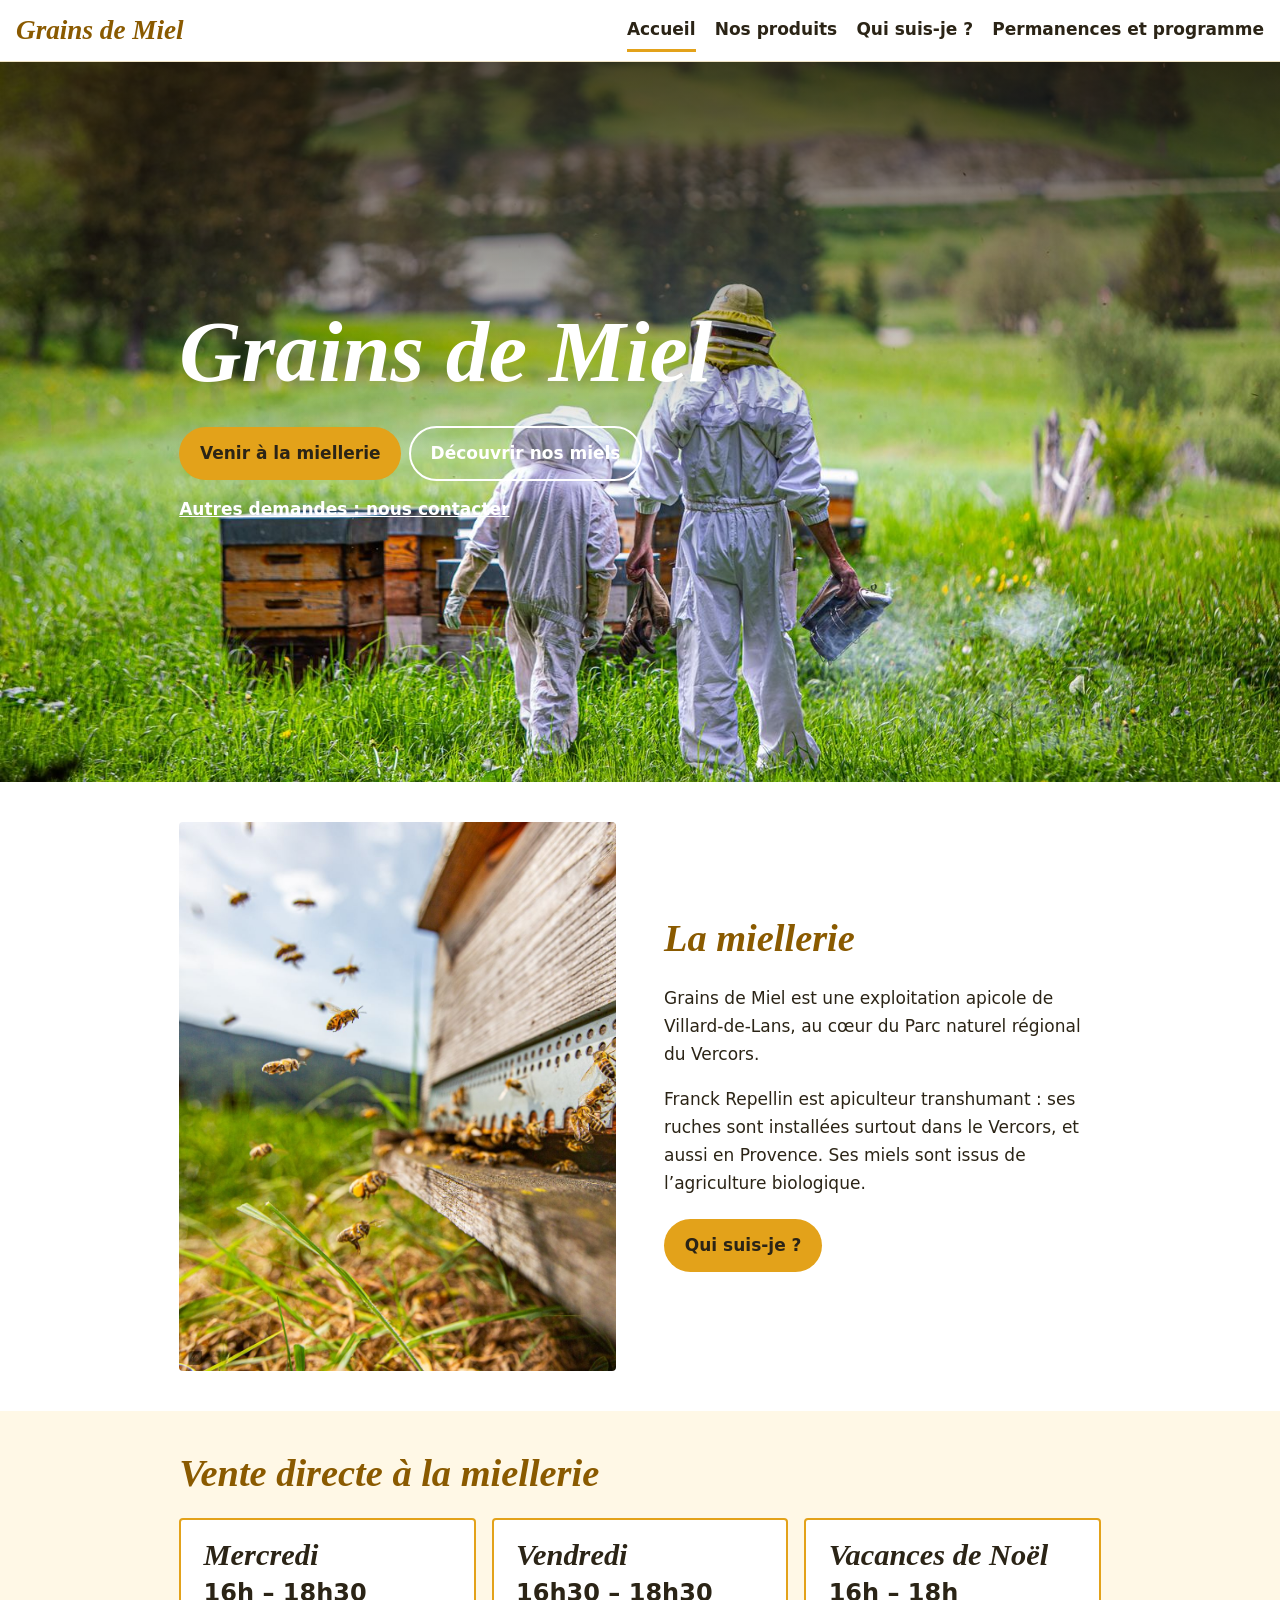
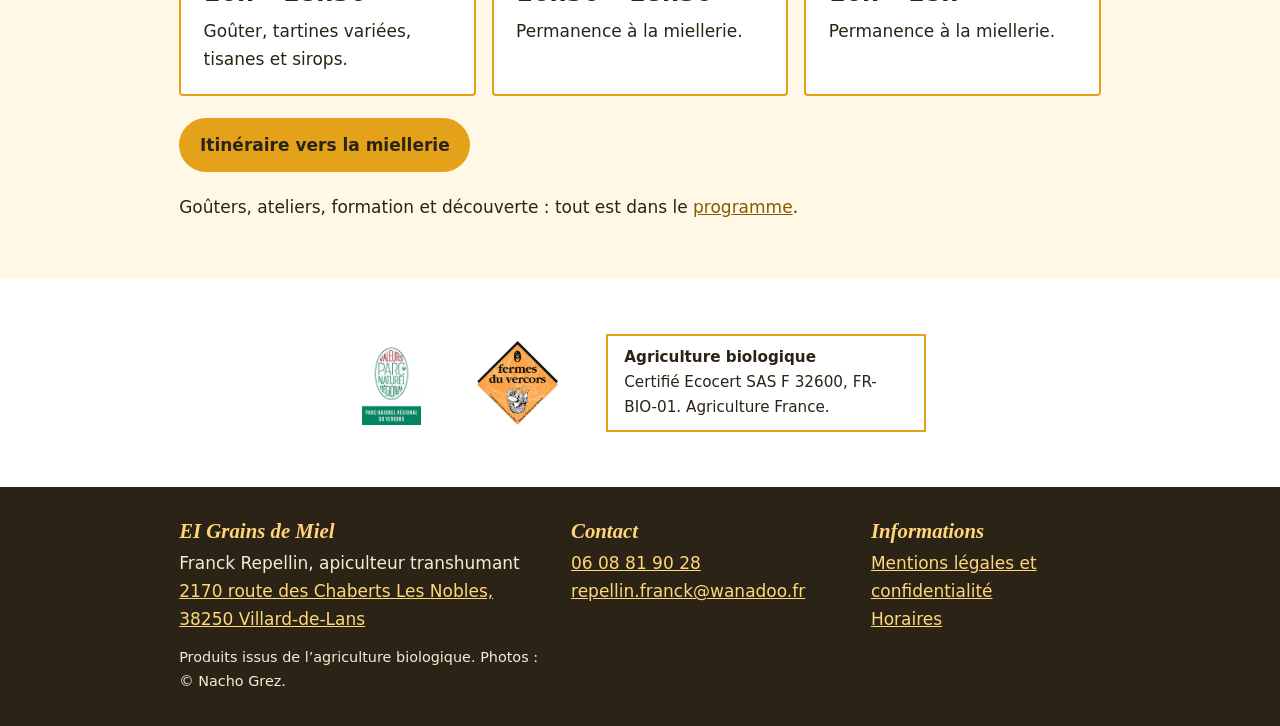
==== index.html @ 296f568d "Ajout du site web" ====
<!doctype html>
<html lang="fr"><head><meta charset="utf-8">
<meta name="viewport" content="width=device-width, initial-scale=1">
<title>Grains de Miel – Miellerie bio à Villard-de-Lans, Vercors</title><meta name="description" content="Grains de Miel, miellerie bio de Franck Repellin, apiculteur transhumant à Villard-de-Lans (Vercors). Vente directe, goûters et ateliers.">
<meta property="og:title" content="Grains de Miel – Miellerie bio à Villard-de-Lans, Vercors"><meta property="og:description" content="Grains de Miel, miellerie bio de Franck Repellin, apiculteur transhumant à Villard-de-Lans (Vercors). Vente directe, goûters et ateliers."><meta property="og:locale" content="fr_FR"><meta property="og:type" content="website"><meta name="color-scheme" content="light dark"><meta name="theme-color" content="#E3A21A"><meta name="robots" content="index,follow,max-image-preview:large"><script type="application/ld+json">{"@context": "https://schema.org", "@type": "LocalBusiness", "name": "Grains de Miel", "description": "Miellerie bio et apiculteur transhumant à Villard-de-Lans, dans le Vercors. Vente directe de miels.", "telephone": "+33608819028", "email": "repellin.franck@wanadoo.fr", "identifier": "44109923100025", "founder": {"@type": "Person", "name": "Franck Repellin"}, "address": {"@type": "PostalAddress", "streetAddress": "2170 route des Chaberts Les Nobles", "postalCode": "38250", "addressLocality": "Villard-de-Lans", "addressCountry": "FR"}, "openingHoursSpecification": [{"@type": "OpeningHoursSpecification", "dayOfWeek": "Wednesday", "opens": "16:00", "closes": "18:30"}, {"@type": "OpeningHoursSpecification", "dayOfWeek": "Friday", "opens": "16:30", "closes": "18:30"}]}</script>
<link rel="icon" href="data:image/svg+xml,%3Csvg xmlns='http://www.w3.org/2000/svg' viewBox='0 0 100 100'%3E%3Ctext y='.9em' font-size='90'%3E%F0%9F%90%9D%3C/text%3E%3C/svg%3E"><link rel="stylesheet" href="style.css"></head>
<body><a class="skip" href="#contenu">Aller au contenu</a>
<header class="top"><a class="brand" href="index.html">Grains de Miel</a><nav aria-label="Menu principal"><ul><li><a href="index.html" aria-current="page">Accueil</a></li><li><a href="produits.html">Nos produits</a></li><li><a href="qui-suis-je.html">Qui suis-je ?</a></li><li><a href="permanences.html">Permanences et programme</a></li></ul></nav></header>
<main id="contenu"><section class="hero"><img src="img/franck-ruches.jpg" width="1600" height="1067" fetchpriority="high" alt="Franck et son fils, en tenue d’apiculteur, marchent vers les ruches dans une prairie du Vercors"><div>
<h1>Grains de Miel</h1><a class="btn" href="permanences.html">Venir à la miellerie</a><a class="btn alt" href="produits.html">Découvrir nos miels</a><br><a class="lien" href="permanences.html#contact">Autres demandes : nous contacter</a></div></section>
<section class="wrap split"><img src="img/abeilles-ruche.jpg" width="1000" height="1257" loading="lazy" alt="Abeilles qui reviennent à l’entrée d’une ruche, avec la montagne en arrière-plan"><div>
<h2>La miellerie</h2><p>Grains de Miel est une exploitation apicole de Villard-de-Lans, au cœur du Parc naturel régional du Vercors.</p>
<p>Franck Repellin est apiculteur transhumant : ses ruches sont installées surtout dans le Vercors, et aussi en Provence. Ses miels sont issus de l’agriculture biologique.</p>
<a class="btn" href="qui-suis-je.html">Qui suis-je ?</a></div></section>
<section class="soft"><div class="wrap"><h2>Vente directe à la miellerie</h2><div class="days"><div class="card"><h3>Mercredi</h3><p class="h">16h – 18h30</p><p>Goûter, tartines variées, tisanes et sirops.</p></div>
<div class="card"><h3>Vendredi</h3><p class="h">16h30 – 18h30</p><p>Permanence à la miellerie.</p></div>
<div class="card"><h3>Vacances de Noël</h3><p class="h">16h – 18h</p><p>Permanence à la miellerie.</p></div></div>
<p><a class="btn" href="permanences.html#acces">Itinéraire vers la miellerie</a></p>
<p>Goûters, ateliers, formation et découverte : tout est dans le <a href="permanences.html">programme</a>.</p></div></section>
<section class="wrap"><div class="logos"><img src="img/logo-parc-vercors.png" width="184" height="260" loading="lazy" alt="Valeurs Parc naturel régional du Vercors"><img src="img/logo-fermes-vercors.png" width="250" height="260" loading="lazy" alt="Fermes du Vercors, opération soutenue par le Parc naturel régional du Vercors">
<p class="bio"><strong>Agriculture biologique</strong><br>Certifié Ecocert SAS F 32600, FR-BIO-01. Agriculture France.</p></div></section></main>
<footer><div class="wrap">
<div><h2>EI Grains de Miel</h2><p>Franck Repellin, apiculteur transhumant<br><a href="https://www.google.com/maps/dir/?api=1&destination=2170%20route%20des%20Chaberts%20Les%20Nobles%2C%2038250%20Villard-de-Lans" rel="noopener" target="_blank">2170 route des Chaberts Les Nobles, 38250 Villard-de-Lans</a></p><p style="margin-top:.8rem;font-size:.9rem">Produits issus de l’agriculture biologique. Photos : © Nacho Grez.</p></div>
<div><h2>Contact</h2><p><a href="tel:+33608819028">06 08 81 90 28</a><br><a href="mailto:repellin.franck@wanadoo.fr">repellin.franck@wanadoo.fr</a></p></div>
<div><h2>Informations</h2><ul><li><a href="mentions-legales.html">Mentions légales et confidentialité</a></li><li><a href="permanences.html">Horaires</a></li></ul></div>
</div></footer></body></html>
---- style.css ----
:root{--honey:#E3A21A;--honey-d:#8a5a00;--ink:#2b2416;--soft:#fff8e6;--line:#efe3c4;--bg:#fff;color-scheme:light dark}
*{box-sizing:border-box}
body{margin:0;font:17px/1.65 system-ui,-apple-system,"Segoe UI",Roboto,sans-serif;color:var(--ink);background:var(--bg)}
img{max-width:100%;height:auto;display:block}
a{color:var(--honey-d)}
:focus-visible{outline:3px solid var(--honey-d);outline-offset:3px}
.skip{position:absolute;left:-999px}.skip:focus{left:8px;top:8px;background:#fff;padding:8px;z-index:9}
.top{display:flex;flex-wrap:wrap;align-items:center;justify-content:space-between;gap:.1rem 1.2rem;padding:.6rem 1rem;border-bottom:1px solid var(--line);background:var(--bg);position:sticky;top:0;z-index:5}
.brand{font:italic 700 1.7rem Georgia,serif;color:var(--honey-d);text-decoration:none}
nav ul{display:flex;gap:0 1.2rem;flex-wrap:wrap;list-style:none;margin:0;padding:0}
nav a{display:block;padding:.35rem 0;color:var(--ink);text-decoration:none;font-weight:600;border-bottom:3px solid transparent}
nav a:hover,nav a[aria-current]{border-color:var(--honey)}
.hero{position:relative;min-height:80vh;display:flex;align-items:flex-start;color:#fff;background:#2b2416;overflow:hidden}
.hero img{position:absolute;inset:0;width:100%;height:100%;object-fit:cover;object-position:50% 45%}
.hero:after{content:"";position:absolute;inset:0;background:linear-gradient(to bottom,rgba(30,22,6,.75),rgba(30,22,6,0) 55%)}
.hero div{position:relative;z-index:1;padding:1.2rem 1.2rem 2rem;max-width:960px;margin:auto;width:100%}
.hero p{max-width:34rem;font-size:1.15rem;margin:0 0 1rem}
h1{font:italic 700 clamp(2.6rem,12vw,5.4rem)/1 Georgia,serif;margin:0 0 .3em}
h2{font:italic 700 clamp(1.7rem,6vw,2.4rem)/1.15 Georgia,serif;color:var(--honey-d);margin:0 0 .6em}
.pagehead h1{font-size:clamp(2.2rem,9vw,3.6rem);color:var(--honey-d)}
.wrap{max-width:960px;margin:auto;padding:2.5rem 1.2rem}
.btn{display:inline-block;background:var(--honey);color:#2b2416;font-weight:700;padding:.8rem 1.3rem;border-radius:999px;text-decoration:none;margin:.3rem .5rem .3rem 0}
.btn.alt{background:transparent;border:2px solid currentColor;color:inherit;padding:.7rem 1.2rem}
.split{display:grid;gap:1.5rem;align-items:center}
.split img{border-radius:4px}
@media(min-width:720px){.split{grid-template-columns:1fr 1fr;gap:3rem}}
.soft{background:var(--soft)}
.logos{display:flex;flex-wrap:wrap;gap:1.5rem 2.5rem;align-items:center;justify-content:center}
.logos img{height:100px;width:auto;background:#fff;padding:.5rem;border-radius:4px}
.bio{border:2px solid var(--honey);padding:.6rem 1rem;font-size:.95rem;max-width:20rem}
.days{display:grid;gap:1rem;margin:1rem 0}
@media(min-width:720px){.days{grid-template-columns:repeat(3,1fr)}}
.card{border:2px solid var(--honey);border-radius:4px;padding:1.1rem 1.4rem;background:var(--bg)}
.card h3{font:italic 700 1.9rem Georgia,serif;margin:0}
.card .h{font-size:1.5rem;font-weight:700;margin:.1rem 0}
.card p{margin:.2rem 0}
.miels{list-style:none;margin:1.2rem 0;padding:0;display:grid;gap:.6rem;grid-template-columns:repeat(auto-fit,minmax(230px,1fr))}
.miels li{display:flex;align-items:center;gap:.8rem;padding:.7rem 1rem;border:1px solid var(--line);border-radius:4px;font-weight:600}
.miels i{width:1.6rem;height:1.6rem;border-radius:50%;background:var(--c);box-shadow:inset 0 0 0 1px rgba(0,0,0,.2);flex:none}
.todo{background:#fff3c4;border-left:4px solid var(--honey);padding:.5rem .9rem}
figcaption{font-size:.85rem;color:#6b5a3a;margin-top:.3rem}
.legal h2{font-size:1.5rem;margin-top:1.6rem}
footer{background:#2b2416;color:#f5ecd5}
footer .wrap{display:grid;gap:1.5rem;padding:2rem 1.2rem}
footer a{color:#ffd77a}
footer h2{font-size:1.3rem;color:#ffd77a;margin:0 0 .3em}
footer p,footer ul{margin:0;padding:0;list-style:none}
@media(min-width:720px){footer .wrap{grid-template-columns:1.6fr 1.2fr 1fr}}
.hero .lien{color:#fff;display:inline-block;margin-top:.6rem;font-weight:600}
.center{text-align:center}.center .bio{margin:1.5rem auto}.center h1{margin-bottom:.4em}
@media(prefers-color-scheme:dark){:root{--honey-d:#f0b73a;--ink:#f3ead6;--soft:#241f14;--line:#3a3220;--bg:#16130c}figcaption{color:#c9b98f}footer{background:#0f0d08}}
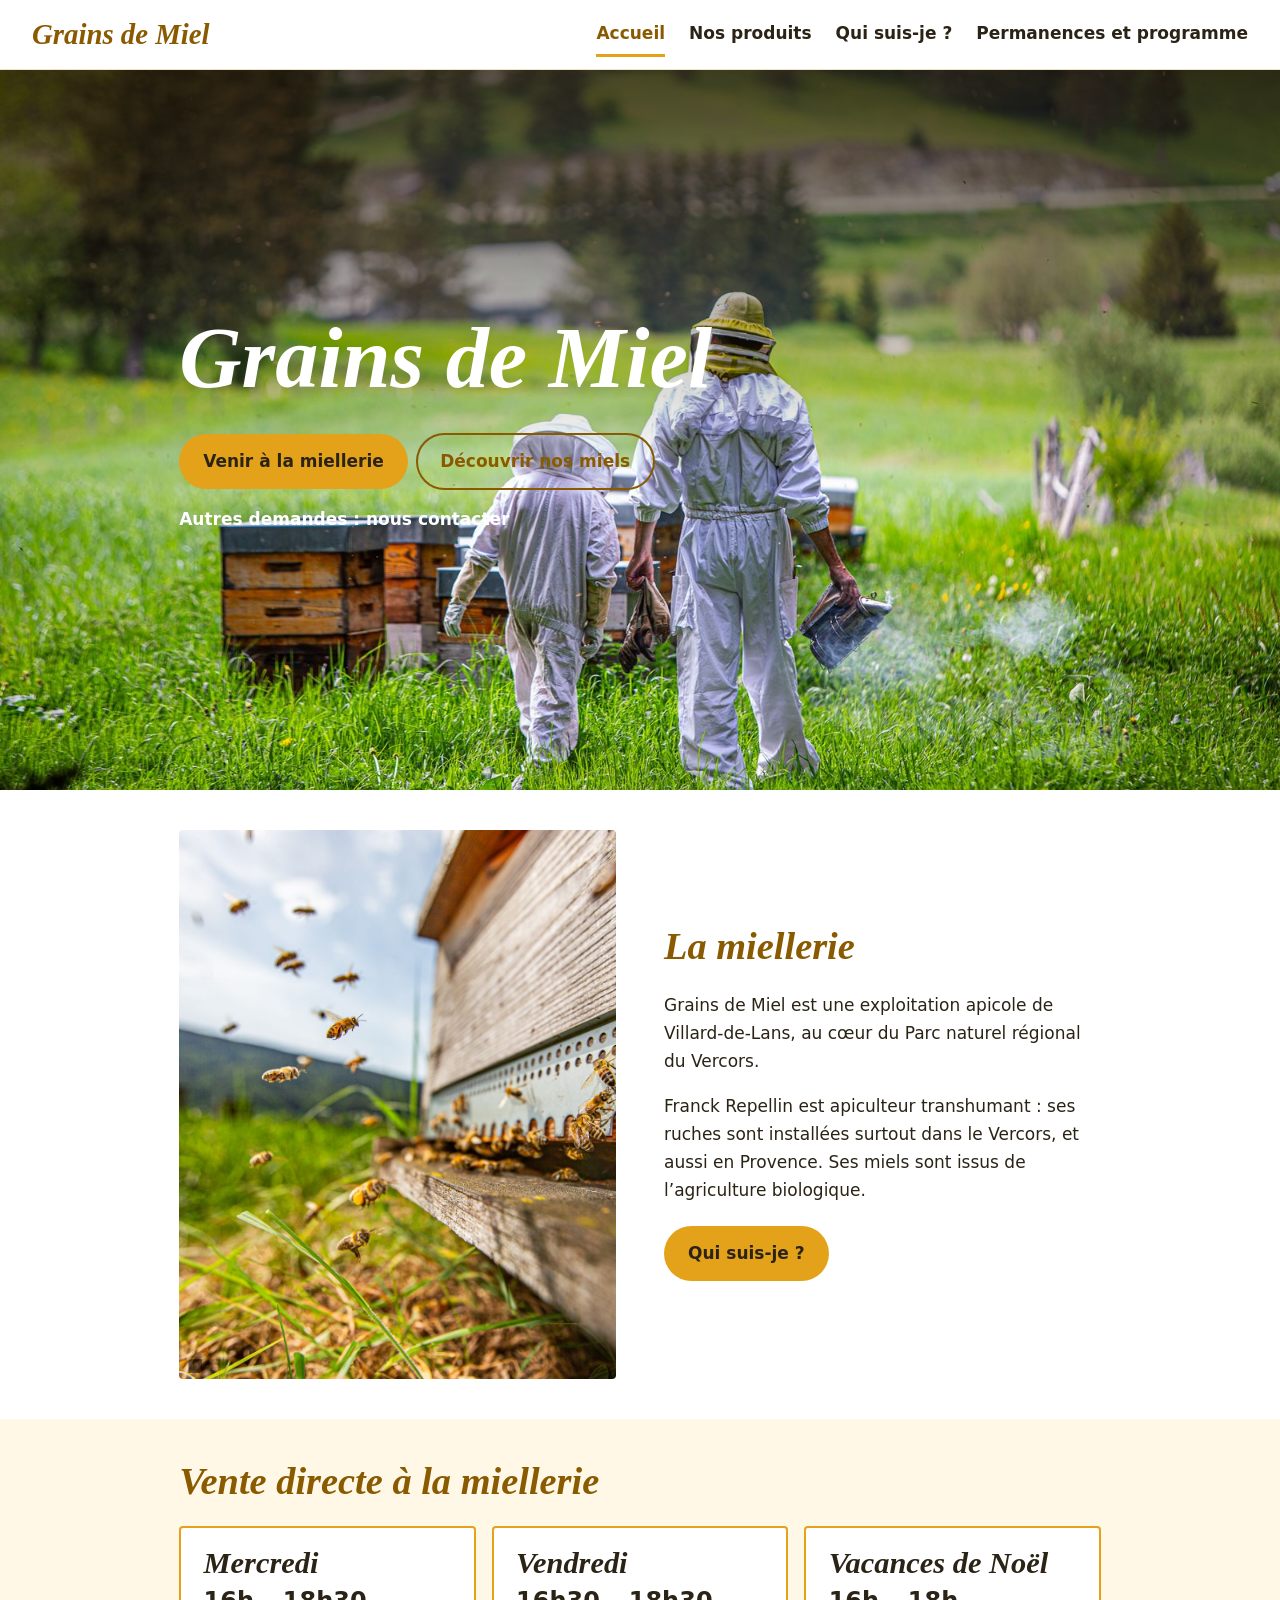
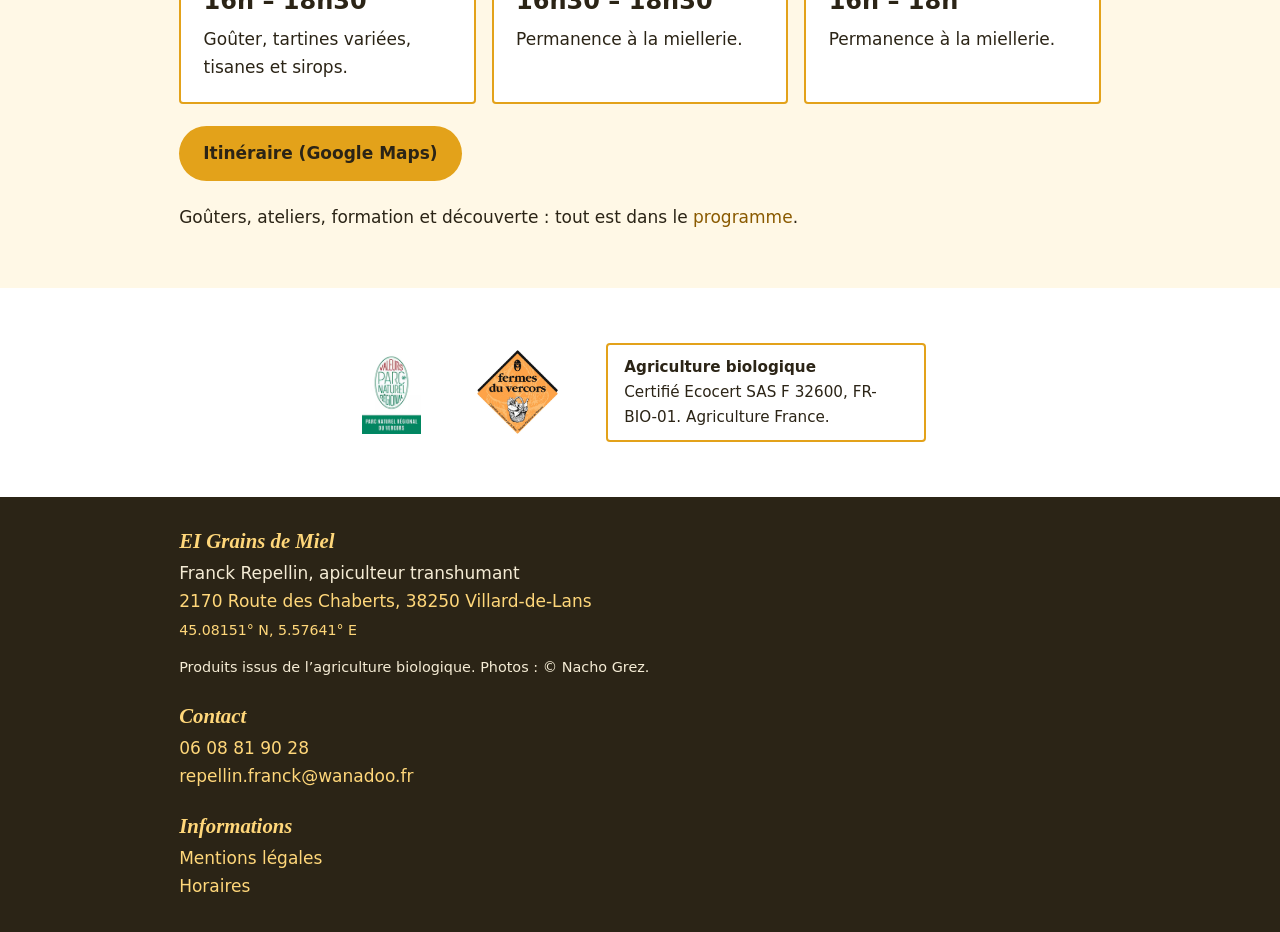
==== commit 051e6531: "Améliorations design et UX : animations fluides, boutons uniformisés, favicon, 404, sitemap - Ajout " ====
--- a/index.html
+++ b/index.html
@@ -3,7 +3,7 @@
 <meta name="viewport" content="width=device-width, initial-scale=1">
 <title>Grains de Miel – Miellerie bio à Villard-de-Lans, Vercors</title><meta name="description" content="Grains de Miel, miellerie bio de Franck Repellin, apiculteur transhumant à Villard-de-Lans (Vercors). Vente directe, goûters et ateliers.">
 <meta property="og:title" content="Grains de Miel – Miellerie bio à Villard-de-Lans, Vercors"><meta property="og:description" content="Grains de Miel, miellerie bio de Franck Repellin, apiculteur transhumant à Villard-de-Lans (Vercors). Vente directe, goûters et ateliers."><meta property="og:locale" content="fr_FR"><meta property="og:type" content="website"><meta name="color-scheme" content="light dark"><meta name="theme-color" content="#E3A21A"><meta name="robots" content="index,follow,max-image-preview:large"><script type="application/ld+json">{"@context": "https://schema.org", "@type": "LocalBusiness", "name": "Grains de Miel", "description": "Miellerie bio et apiculteur transhumant à Villard-de-Lans, dans le Vercors. Vente directe de miels.", "telephone": "+33608819028", "email": "repellin.franck@wanadoo.fr", "identifier": "44109923100025", "founder": {"@type": "Person", "name": "Franck Repellin"}, "address": {"@type": "PostalAddress", "streetAddress": "2170 route des Chaberts Les Nobles", "postalCode": "38250", "addressLocality": "Villard-de-Lans", "addressCountry": "FR"}, "openingHoursSpecification": [{"@type": "OpeningHoursSpecification", "dayOfWeek": "Wednesday", "opens": "16:00", "closes": "18:30"}, {"@type": "OpeningHoursSpecification", "dayOfWeek": "Friday", "opens": "16:30", "closes": "18:30"}]}</script>
-<link rel="icon" href="data:image/svg+xml,%3Csvg xmlns='http://www.w3.org/2000/svg' viewBox='0 0 100 100'%3E%3Ctext y='.9em' font-size='90'%3E%F0%9F%90%9D%3C/text%3E%3C/svg%3E"><link rel="stylesheet" href="style.css"></head>
+<link rel="icon" href="favicon.svg"><link rel="stylesheet" href="style.css"></head>
 <body><a class="skip" href="#contenu">Aller au contenu</a>
 <header class="top"><a class="brand" href="index.html">Grains de Miel</a><nav aria-label="Menu principal"><ul><li><a href="index.html" aria-current="page">Accueil</a></li><li><a href="produits.html">Nos produits</a></li><li><a href="qui-suis-je.html">Qui suis-je ?</a></li><li><a href="permanences.html">Permanences et programme</a></li></ul></nav></header>
 <main id="contenu"><section class="hero"><img src="img/franck-ruches.jpg" width="1600" height="1067" fetchpriority="high" alt="Franck et son fils, en tenue d’apiculteur, marchent vers les ruches dans une prairie du Vercors"><div>
@@ -15,12 +15,13 @@
 <section class="soft"><div class="wrap"><h2>Vente directe à la miellerie</h2><div class="days"><div class="card"><h3>Mercredi</h3><p class="h">16h – 18h30</p><p>Goûter, tartines variées, tisanes et sirops.</p></div>
 <div class="card"><h3>Vendredi</h3><p class="h">16h30 – 18h30</p><p>Permanence à la miellerie.</p></div>
 <div class="card"><h3>Vacances de Noël</h3><p class="h">16h – 18h</p><p>Permanence à la miellerie.</p></div></div>
-<p><a class="btn" href="permanences.html#acces">Itinéraire vers la miellerie</a></p>
-<p>Goûters, ateliers, formation et découverte : tout est dans le <a href="permanences.html">programme</a>.</p></div></section>
+<p><a class="btn" href="https://maps.app.goo.gl/J6FmxKRYD6gsowgJ6" rel="noopener" target="_blank">Itinéraire (Google Maps)</a></p>
+<p class="desktop-only">Goûters, ateliers, formation et découverte : tout est dans le <a href="permanences.html">programme</a>.</p>
+<p class="mobile-only"><a class="btn" href="permanences.html">Voir le programme</a></p></div></section>
 <section class="wrap"><div class="logos"><img src="img/logo-parc-vercors.png" width="184" height="260" loading="lazy" alt="Valeurs Parc naturel régional du Vercors"><img src="img/logo-fermes-vercors.png" width="250" height="260" loading="lazy" alt="Fermes du Vercors, opération soutenue par le Parc naturel régional du Vercors">
 <p class="bio"><strong>Agriculture biologique</strong><br>Certifié Ecocert SAS F 32600, FR-BIO-01. Agriculture France.</p></div></section></main>
 <footer><div class="wrap">
-<div><h2>EI Grains de Miel</h2><p>Franck Repellin, apiculteur transhumant<br><a href="https://www.google.com/maps/dir/?api=1&destination=2170%20route%20des%20Chaberts%20Les%20Nobles%2C%2038250%20Villard-de-Lans" rel="noopener" target="_blank">2170 route des Chaberts Les Nobles, 38250 Villard-de-Lans</a></p><p style="margin-top:.8rem;font-size:.9rem">Produits issus de l’agriculture biologique. Photos : © Nacho Grez.</p></div>
+<div><h2>EI Grains de Miel</h2><p>Franck Repellin, apiculteur transhumant<br><a href="https://maps.app.goo.gl/J6FmxKRYD6gsowgJ6" rel="noopener" target="_blank">2170 Route des Chaberts, 38250 Villard-de-Lans<br><small>45.08151° N, 5.57641° E</small></a></p><p style="margin-top:.8rem;font-size:.9rem">Produits issus de l’agriculture biologique. Photos : © Nacho Grez.</p></div>
 <div><h2>Contact</h2><p><a href="tel:+33608819028">06 08 81 90 28</a><br><a href="mailto:repellin.franck@wanadoo.fr">repellin.franck@wanadoo.fr</a></p></div>
-<div><h2>Informations</h2><ul><li><a href="mentions-legales.html">Mentions légales et confidentialité</a></li><li><a href="permanences.html">Horaires</a></li></ul></div>
+<div><h2>Informations</h2><ul><li><a href="mentions-legales.html">Mentions légales</a></li><li><a href="permanences.html">Horaires</a></li></ul></div>
 </div></footer></body></html>
--- a/style.css
+++ b/style.css
@@ -1,51 +1,115 @@
 :root{--honey:#E3A21A;--honey-d:#8a5a00;--ink:#2b2416;--soft:#fff8e6;--line:#efe3c4;--bg:#fff;color-scheme:light dark}
 *{box-sizing:border-box}
-body{margin:0;font:17px/1.65 system-ui,-apple-system,"Segoe UI",Roboto,sans-serif;color:var(--ink);background:var(--bg)}
+html{scroll-behavior:smooth}
+body{margin:0;font:17px/1.65 system-ui,-apple-system,"Segoe UI",Roboto,sans-serif;color:var(--ink);background:var(--bg);transition:background .3s ease,color .3s ease}
 img{max-width:100%;height:auto;display:block}
-a{color:var(--honey-d)}
+a{color:var(--honey-d);text-decoration:none;position:relative;transition:color .2s ease}
+a:before{content:"";position:absolute;bottom:-2px;left:0;width:0;height:2px;background:var(--honey);transition:width .2s ease}
+a:hover:before{width:100%}
+a:hover{color:var(--honey)}
 :focus-visible{outline:3px solid var(--honey-d);outline-offset:3px}
 .skip{position:absolute;left:-999px}.skip:focus{left:8px;top:8px;background:#fff;padding:8px;z-index:9}
-.top{display:flex;flex-wrap:wrap;align-items:center;justify-content:space-between;gap:.1rem 1.2rem;padding:.6rem 1rem;border-bottom:1px solid var(--line);background:var(--bg);position:sticky;top:0;z-index:5}
-.brand{font:italic 700 1.7rem Georgia,serif;color:var(--honey-d);text-decoration:none}
-nav ul{display:flex;gap:0 1.2rem;flex-wrap:wrap;list-style:none;margin:0;padding:0}
-nav a{display:block;padding:.35rem 0;color:var(--ink);text-decoration:none;font-weight:600;border-bottom:3px solid transparent}
-nav a:hover,nav a[aria-current]{border-color:var(--honey)}
+
+/* Header */
+.top{display:flex;align-items:center;justify-content:space-between;gap:1.2rem;padding:.8rem 1.2rem;border-bottom:1px solid var(--line);background:var(--bg);position:sticky;top:0;z-index:5}
+.brand{font:italic 700 1.8rem Georgia,serif;color:var(--honey-d);text-decoration:none;transition:transform .2s ease}
+.brand:hover{transform:scale(1.02)}
+nav ul{display:flex;gap:0 1rem;flex-wrap:nowrap;list-style:none;margin:0;padding:0}
+nav a{display:block;padding:.4rem 0;color:var(--ink);text-decoration:none;font-weight:600;border-bottom:3px solid transparent;transition:all .2s ease;white-space:nowrap}
+nav a:hover,nav a[aria-current]{border-color:var(--honey);color:var(--honey-d)}
+
+/* Hero */
 .hero{position:relative;min-height:80vh;display:flex;align-items:flex-start;color:#fff;background:#2b2416;overflow:hidden}
 .hero img{position:absolute;inset:0;width:100%;height:100%;object-fit:cover;object-position:50% 45%}
 .hero:after{content:"";position:absolute;inset:0;background:linear-gradient(to bottom,rgba(30,22,6,.75),rgba(30,22,6,0) 55%)}
 .hero div{position:relative;z-index:1;padding:1.2rem 1.2rem 2rem;max-width:960px;margin:auto;width:100%}
 .hero p{max-width:34rem;font-size:1.15rem;margin:0 0 1rem}
+
+/* Typography */
 h1{font:italic 700 clamp(2.6rem,12vw,5.4rem)/1 Georgia,serif;margin:0 0 .3em}
 h2{font:italic 700 clamp(1.7rem,6vw,2.4rem)/1.15 Georgia,serif;color:var(--honey-d);margin:0 0 .6em}
 .pagehead h1{font-size:clamp(2.2rem,9vw,3.6rem);color:var(--honey-d)}
+
+/* Layout */
 .wrap{max-width:960px;margin:auto;padding:2.5rem 1.2rem}
-.btn{display:inline-block;background:var(--honey);color:#2b2416;font-weight:700;padding:.8rem 1.3rem;border-radius:999px;text-decoration:none;margin:.3rem .5rem .3rem 0}
-.btn.alt{background:transparent;border:2px solid currentColor;color:inherit;padding:.7rem 1.2rem}
+
+/* Buttons */
+.btn{display:inline-block;background:var(--honey);color:#2b2416;font-weight:700;padding:.85rem 1.5rem;border-radius:999px;text-decoration:none;margin:.3rem .5rem .3rem 0;transition:all .2s ease;white-space:nowrap}
+.btn:hover{background:var(--honey-d);color:#fff;transform:translateY(-2px);box-shadow:0 4px 12px rgba(195,140,40,.3)}
+.btn:active{transform:translateY(0)}
+.btn.alt{background:transparent;border:2px solid var(--honey-d);color:var(--honey-d);padding:.8rem 1.4rem;transition:all .2s ease}
+.btn.alt:hover{background:var(--honey);border-color:var(--honey);color:#2b2416;transform:translateY(-2px);box-shadow:0 4px 12px rgba(195,140,40,.3)}
+.btn.alt:active{transform:translateY(0)}
+
+/* Split layout */
 .split{display:grid;gap:1.5rem;align-items:center}
 .split img{border-radius:4px}
-@media(min-width:720px){.split{grid-template-columns:1fr 1fr;gap:3rem}}
+
+/* Cards */
 .soft{background:var(--soft)}
-.logos{display:flex;flex-wrap:wrap;gap:1.5rem 2.5rem;align-items:center;justify-content:center}
-.logos img{height:100px;width:auto;background:#fff;padding:.5rem;border-radius:4px}
-.bio{border:2px solid var(--honey);padding:.6rem 1rem;font-size:.95rem;max-width:20rem}
 .days{display:grid;gap:1rem;margin:1rem 0}
-@media(min-width:720px){.days{grid-template-columns:repeat(3,1fr)}}
 .card{border:2px solid var(--honey);border-radius:4px;padding:1.1rem 1.4rem;background:var(--bg)}
 .card h3{font:italic 700 1.9rem Georgia,serif;margin:0}
 .card .h{font-size:1.5rem;font-weight:700;margin:.1rem 0}
 .card p{margin:.2rem 0}
+
+/* Products */
 .miels{list-style:none;margin:1.2rem 0;padding:0;display:grid;gap:.6rem;grid-template-columns:repeat(auto-fit,minmax(230px,1fr))}
-.miels li{display:flex;align-items:center;gap:.8rem;padding:.7rem 1rem;border:1px solid var(--line);border-radius:4px;font-weight:600}
+.miels li{display:flex;align-items:center;gap:.8rem;padding:.7rem 1rem;border:1px solid var(--line);border-radius:4px;font-weight:600;transition:all .2s ease}
+.miels li:hover{background:var(--soft);transform:translateX(4px)}
 .miels i{width:1.6rem;height:1.6rem;border-radius:50%;background:var(--c);box-shadow:inset 0 0 0 1px rgba(0,0,0,.2);flex:none}
+
+/* Logos */
+.logos{display:flex;flex-wrap:wrap;gap:1.5rem 2.5rem;align-items:center;justify-content:center}
+.logos img{height:100px;width:auto;background:#fff;padding:.5rem;border-radius:4px}
+
+/* Bio badge */
+.bio{border:2px solid var(--honey);padding:.6rem 1rem;font-size:.95rem;max-width:20rem;border-radius:4px}
+
+/* Utility */
 .todo{background:#fff3c4;border-left:4px solid var(--honey);padding:.5rem .9rem}
 figcaption{font-size:.85rem;color:#6b5a3a;margin-top:.3rem}
 .legal h2{font-size:1.5rem;margin-top:1.6rem}
+.hero .lien{color:#fff;display:inline-block;margin-top:.6rem;font-weight:600;transition:all .2s ease}
+.hero .lien:hover{text-decoration:underline}
+.center{text-align:center}
+.center .bio{margin:1.5rem auto}
+.center h1{margin-bottom:.4em}
+
+/* Footer */
 footer{background:#2b2416;color:#f5ecd5}
 footer .wrap{display:grid;gap:1.5rem;padding:2rem 1.2rem}
-footer a{color:#ffd77a}
+footer a{color:#ffd77a;transition:color .2s ease}
+footer a:hover{color:#fff}
 footer h2{font-size:1.3rem;color:#ffd77a;margin:0 0 .3em}
 footer p,footer ul{margin:0;padding:0;list-style:none}
-@media(min-width:720px){footer .wrap{grid-template-columns:1.6fr 1.2fr 1fr}}
-.hero .lien{color:#fff;display:inline-block;margin-top:.6rem;font-weight:600}
-.center{text-align:center}.center .bio{margin:1.5rem auto}.center h1{margin-bottom:.4em}
-@media(prefers-color-scheme:dark){:root{--honey-d:#f0b73a;--ink:#f3ead6;--soft:#241f14;--line:#3a3220;--bg:#16130c}figcaption{color:#c9b98f}footer{background:#0f0d08}}
+
+/* Responsive */
+@media(min-width:720px){
+  .split{grid-template-columns:1fr 1fr;gap:3rem}
+  .days{grid-template-columns:repeat(3,1fr)}
+  .top{padding:.8rem 2rem}
+  nav ul{gap:0 1.5rem}
+}
+
+@media(max-width:719px){
+  .top{flex-wrap:wrap;justify-content:center}
+  .brand{order:1;width:100%;text-align:center;margin-bottom:.5rem}
+  nav ul{order:2;width:100%;justify-content:center}
+  .hero div{padding:1.2rem}
+  .btn{padding:.75rem 1.2rem;font-size:.95rem}
+  .btn.alt{padding:.7rem 1.1rem;font-size:.95rem}
+  .desktop-only{display:none}
+  .mobile-only{display:block;text-align:center}
+}
+
+/* Responsive visibility */
+.desktop-only{display:block}
+.mobile-only{display:none}
+
+/* Dark mode */
+@media(prefers-color-scheme:dark){
+  :root{--honey-d:#f0b73a;--ink:#f3ead6;--soft:#241f14;--line:#3a3220;--bg:#16130c}
+  figcaption{color:#c9b98f}
+  footer{background:#0f0d08}
+}
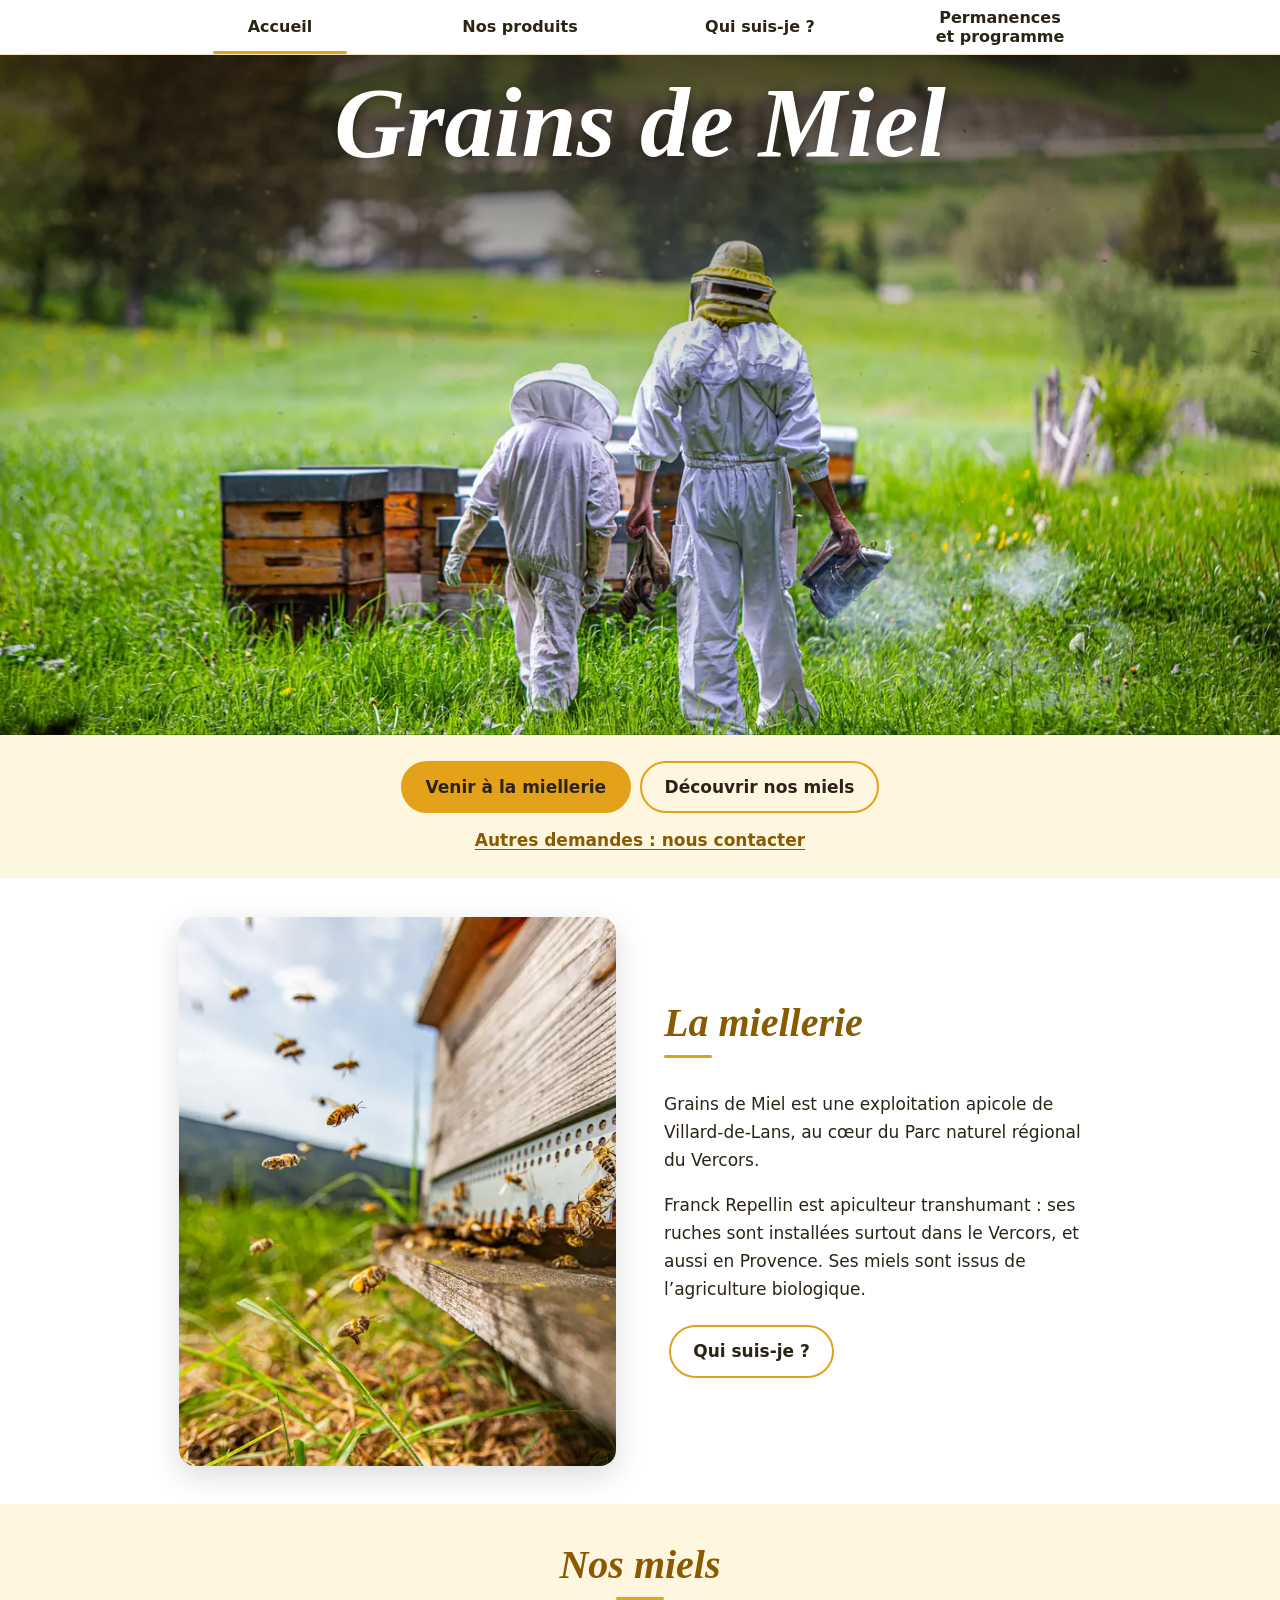
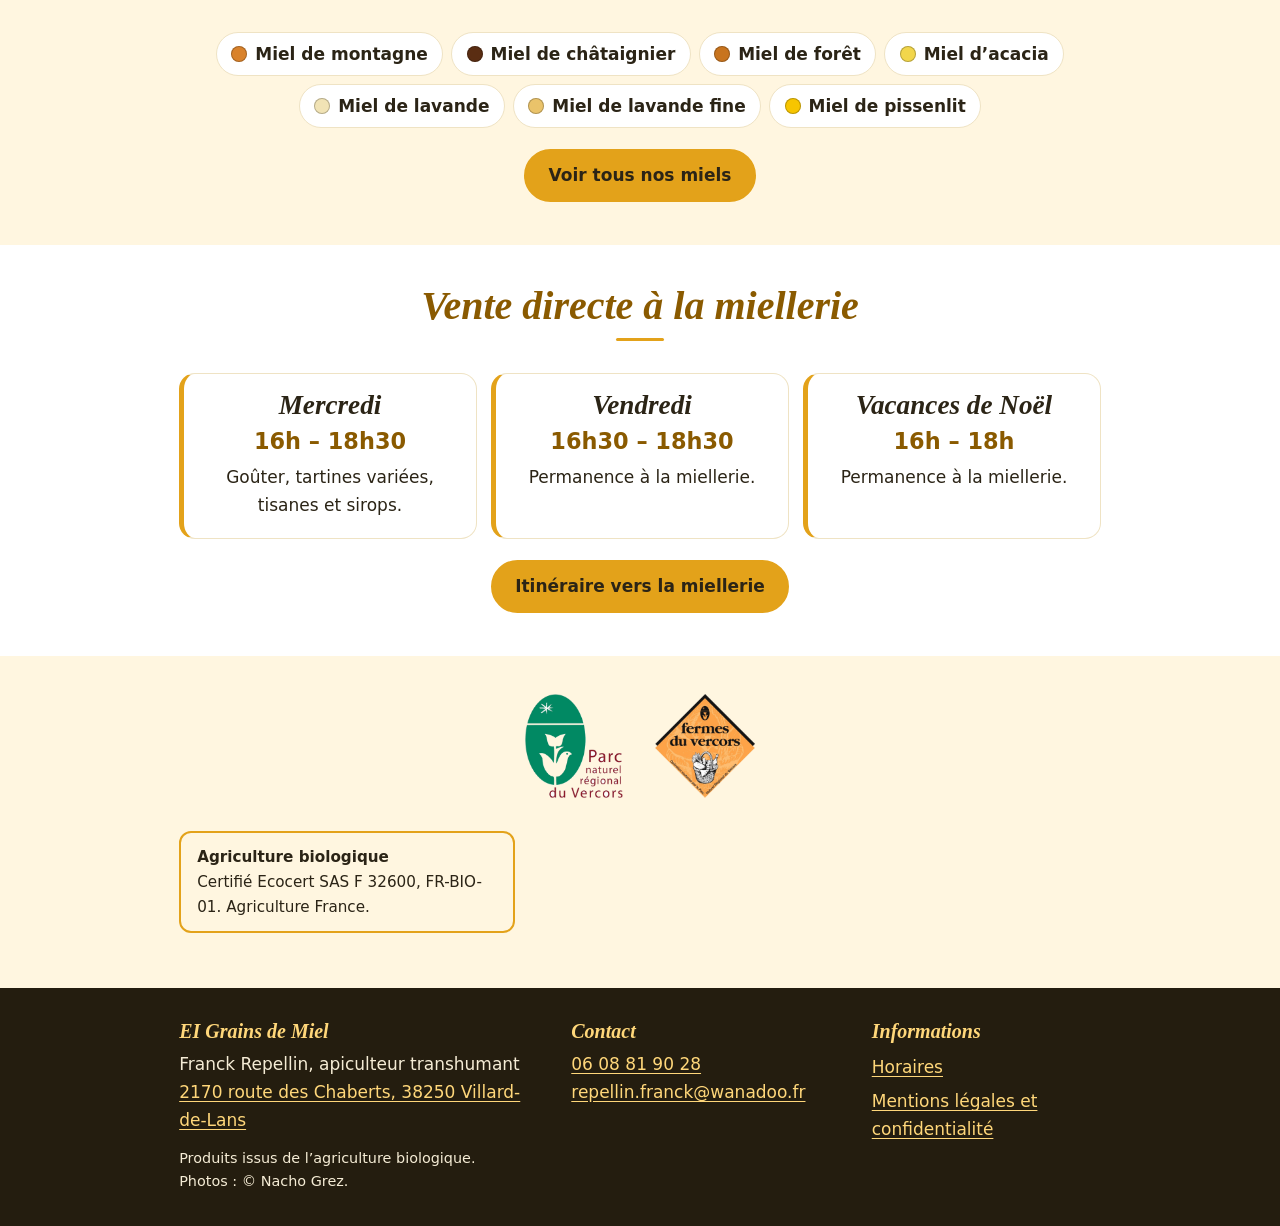
==== commit a453059a: "v2" ====
--- a/index.html
+++ b/index.html
@@ -1,27 +1,25 @@
 <!doctype html>
 <html lang="fr"><head><meta charset="utf-8">
-<meta name="viewport" content="width=device-width, initial-scale=1">
-<title>Grains de Miel – Miellerie bio à Villard-de-Lans, Vercors</title><meta name="description" content="Grains de Miel, miellerie bio de Franck Repellin, apiculteur transhumant à Villard-de-Lans (Vercors). Vente directe, goûters et ateliers.">
-<meta property="og:title" content="Grains de Miel – Miellerie bio à Villard-de-Lans, Vercors"><meta property="og:description" content="Grains de Miel, miellerie bio de Franck Repellin, apiculteur transhumant à Villard-de-Lans (Vercors). Vente directe, goûters et ateliers."><meta property="og:locale" content="fr_FR"><meta property="og:type" content="website"><meta name="color-scheme" content="light dark"><meta name="theme-color" content="#E3A21A"><meta name="robots" content="index,follow,max-image-preview:large"><script type="application/ld+json">{"@context": "https://schema.org", "@type": "LocalBusiness", "name": "Grains de Miel", "description": "Miellerie bio et apiculteur transhumant à Villard-de-Lans, dans le Vercors. Vente directe de miels.", "telephone": "+33608819028", "email": "repellin.franck@wanadoo.fr", "identifier": "44109923100025", "founder": {"@type": "Person", "name": "Franck Repellin"}, "address": {"@type": "PostalAddress", "streetAddress": "2170 route des Chaberts Les Nobles", "postalCode": "38250", "addressLocality": "Villard-de-Lans", "addressCountry": "FR"}, "openingHoursSpecification": [{"@type": "OpeningHoursSpecification", "dayOfWeek": "Wednesday", "opens": "16:00", "closes": "18:30"}, {"@type": "OpeningHoursSpecification", "dayOfWeek": "Friday", "opens": "16:30", "closes": "18:30"}]}</script>
-<link rel="icon" href="favicon.svg"><link rel="stylesheet" href="style.css"></head>
+<meta name="viewport" content="width=device-width, initial-scale=1, viewport-fit=cover">
+<title>Grains de Miel – Miellerie bio à Villard-de-Lans, Vercors</title><meta name="description" content="Grains de Miel, miellerie bio de Franck Repellin, apiculteur transhumant à Villard-de-Lans (Vercors). Vente directe, goûters et ateliers."><meta name="robots" content="index,follow,max-image-preview:large">
+<meta name="color-scheme" content="light dark"><meta name="theme-color" content="#E3A21A">
+<meta property="og:title" content="Grains de Miel – Miellerie bio à Villard-de-Lans, Vercors"><meta property="og:description" content="Grains de Miel, miellerie bio de Franck Repellin, apiculteur transhumant à Villard-de-Lans (Vercors). Vente directe, goûters et ateliers."><meta property="og:type" content="website"><meta property="og:locale" content="fr_FR"><meta property="og:site_name" content="Grains de Miel"><link rel="canonical" href="https://grains-de-miel.github.io/"><meta property="og:url" content="https://grains-de-miel.github.io/"><meta property="og:image" content="https://grains-de-miel.github.io/img/og.jpg"><meta property="og:image:width" content="1200"><meta property="og:image:height" content="630"><meta name="twitter:card" content="summary_large_image">
+<link rel="icon" href="img/favicon.svg" type="image/svg+xml"><link rel="preload" as="image" href="img/franck-1400.webp" imagesrcset="img/franck-800.webp 800w, img/franck-1400.webp 1400w, img/franck-2000.webp 2000w" imagesizes="100vw">
+<script>document.documentElement.className="js"</script>
+<link rel="stylesheet" href="style.css"><script type="application/ld+json">{"@context": "https://schema.org", "@type": "LocalBusiness", "name": "Grains de Miel", "url": "https://grains-de-miel.github.io/", "image": "https://grains-de-miel.github.io/img/og.jpg", "description": "Miellerie bio et apiculteur transhumant à Villard-de-Lans, dans le Vercors. Vente directe de miels.", "telephone": "+33608819028", "email": "repellin.franck@wanadoo.fr", "identifier": "44109923100025", "hasMap": "https://maps.app.goo.gl/J6FmxKRYD6gsowgJ6", "founder": {"@type": "Person", "name": "Franck Repellin"}, "address": {"@type": "PostalAddress", "streetAddress": "2170 route des Chaberts", "postalCode": "38250", "addressLocality": "Villard-de-Lans", "addressCountry": "FR"}, "openingHoursSpecification": [{"@type": "OpeningHoursSpecification", "dayOfWeek": "Wednesday", "opens": "16:00", "closes": "18:30"}, {"@type": "OpeningHoursSpecification", "dayOfWeek": "Friday", "opens": "16:30", "closes": "18:30"}]}</script></head>
 <body><a class="skip" href="#contenu">Aller au contenu</a>
-<header class="top"><a class="brand" href="index.html">Grains de Miel</a><nav aria-label="Menu principal"><ul><li><a href="index.html" aria-current="page">Accueil</a></li><li><a href="produits.html">Nos produits</a></li><li><a href="qui-suis-je.html">Qui suis-je ?</a></li><li><a href="permanences.html">Permanences et programme</a></li></ul></nav></header>
-<main id="contenu"><section class="hero"><img src="img/franck-ruches.jpg" width="1600" height="1067" fetchpriority="high" alt="Franck et son fils, en tenue d’apiculteur, marchent vers les ruches dans une prairie du Vercors"><div>
-<h1>Grains de Miel</h1><a class="btn" href="permanences.html">Venir à la miellerie</a><a class="btn alt" href="produits.html">Découvrir nos miels</a><br><a class="lien" href="permanences.html#contact">Autres demandes : nous contacter</a></div></section>
-<section class="wrap split"><img src="img/abeilles-ruche.jpg" width="1000" height="1257" loading="lazy" alt="Abeilles qui reviennent à l’entrée d’une ruche, avec la montagne en arrière-plan"><div>
+<header class="top"><nav aria-label="Menu principal"><ul><li><a href="index.html" aria-current="page">Accueil</a></li><li><a href="produits.html">Nos produits</a></li><li><a href="qui-suis-je.html">Qui suis&#8209;je&nbsp;?</a></li><li><a href="permanences.html">Permanences et programme</a></li></ul></nav></header>
+<main id="contenu"><section class="hero"><img src="img/franck-1400.webp" srcset="img/franck-800.webp 800w, img/franck-1400.webp 1400w, img/franck-2000.webp 2000w" sizes="100vw" width="2000" height="1334" fetchpriority="high" alt="Franck et son fils, en tenue d’apiculteur, marchent vers les ruches dans une prairie du Vercors"><h1>Grains de Miel</h1></section>
+<section class="cta"><a class="btn" href="permanences.html">Venir à la miellerie</a><a class="btn alt" href="produits.html">Découvrir nos miels</a><br><a class="lien" href="permanences.html#contact">Autres demandes : nous contacter</a></section>
+<section class="wrap split"><img class="rv" src="img/abeilles-1000.webp" srcset="img/abeilles-600.webp 600w, img/abeilles-1000.webp 1000w" sizes="(min-width:760px) 460px, 100vw" width="1000" height="1257" loading="lazy" decoding="async" alt="Abeilles qui reviennent à l’entrée d’une ruche, avec la montagne en arrière-plan"><div class="rv" style="--d:.1s">
 <h2>La miellerie</h2><p>Grains de Miel est une exploitation apicole de Villard-de-Lans, au cœur du Parc naturel régional du Vercors.</p>
 <p>Franck Repellin est apiculteur transhumant : ses ruches sont installées surtout dans le Vercors, et aussi en Provence. Ses miels sont issus de l’agriculture biologique.</p>
-<a class="btn" href="qui-suis-je.html">Qui suis-je ?</a></div></section>
-<section class="soft"><div class="wrap"><h2>Vente directe à la miellerie</h2><div class="days"><div class="card"><h3>Mercredi</h3><p class="h">16h – 18h30</p><p>Goûter, tartines variées, tisanes et sirops.</p></div>
-<div class="card"><h3>Vendredi</h3><p class="h">16h30 – 18h30</p><p>Permanence à la miellerie.</p></div>
-<div class="card"><h3>Vacances de Noël</h3><p class="h">16h – 18h</p><p>Permanence à la miellerie.</p></div></div>
-<p><a class="btn" href="https://maps.app.goo.gl/J6FmxKRYD6gsowgJ6" rel="noopener" target="_blank">Itinéraire (Google Maps)</a></p>
-<p class="desktop-only">Goûters, ateliers, formation et découverte : tout est dans le <a href="permanences.html">programme</a>.</p>
-<p class="mobile-only"><a class="btn" href="permanences.html">Voir le programme</a></p></div></section>
-<section class="wrap"><div class="logos"><img src="img/logo-parc-vercors.png" width="184" height="260" loading="lazy" alt="Valeurs Parc naturel régional du Vercors"><img src="img/logo-fermes-vercors.png" width="250" height="260" loading="lazy" alt="Fermes du Vercors, opération soutenue par le Parc naturel régional du Vercors">
-<p class="bio"><strong>Agriculture biologique</strong><br>Certifié Ecocert SAS F 32600, FR-BIO-01. Agriculture France.</p></div></section></main>
+<a class="btn alt" href="qui-suis-je.html">Qui suis-je ?</a></div></section>
+<section class="soft"><div class="wrap center rv"><h2>Nos miels</h2><div class="chips" style="justify-content:center"><a href="produits.html" style="--c:#D9822B"><i></i>Miel de montagne</a><a href="produits.html" style="--c:#5a2d12"><i></i>Miel de châtaignier</a><a href="produits.html" style="--c:#C8741E"><i></i>Miel de forêt</a><a href="produits.html" style="--c:#F2D64B"><i></i>Miel d’acacia</a><a href="produits.html" style="--c:#F1E3B5"><i></i>Miel de lavande</a><a href="produits.html" style="--c:#EAC36A"><i></i>Miel de lavande fine</a><a href="produits.html" style="--c:#F7C500"><i></i>Miel de pissenlit</a></div><a class="btn" href="produits.html">Voir tous nos miels</a></div></section>
+<section class="wrap center"><h2 class="rv">Vente directe à la miellerie</h2><div class="days"><div class="card rv"><h3>Mercredi</h3><p class="h">16h – 18h30</p><p>Goûter, tartines variées, tisanes et sirops.</p></div><div class="card rv"><h3>Vendredi</h3><p class="h">16h30 – 18h30</p><p>Permanence à la miellerie.</p></div><div class="card rv"><h3>Vacances de Noël</h3><p class="h">16h – 18h</p><p>Permanence à la miellerie.</p></div></div><a class="btn rv" href="permanences.html#acces">Itinéraire vers la miellerie</a></section>
+<section class="soft"><div class="wrap rv"><div class="logos"><img src="img/logo-parc-vercors.png" width="300" height="318" loading="lazy" alt="Parc naturel régional du Vercors"><img src="img/logo-fermes-vercors.png" width="300" height="312" loading="lazy" alt="Fermes du Vercors, opération soutenue par le Parc naturel régional du Vercors"></div><p class="center"><p class="bio"><strong>Agriculture biologique</strong><br>Certifié Ecocert SAS F 32600, FR-BIO-01. Agriculture France.</p></p></div></section></main>
 <footer><div class="wrap">
-<div><h2>EI Grains de Miel</h2><p>Franck Repellin, apiculteur transhumant<br><a href="https://maps.app.goo.gl/J6FmxKRYD6gsowgJ6" rel="noopener" target="_blank">2170 Route des Chaberts, 38250 Villard-de-Lans<br><small>45.08151° N, 5.57641° E</small></a></p><p style="margin-top:.8rem;font-size:.9rem">Produits issus de l’agriculture biologique. Photos : © Nacho Grez.</p></div>
+<div><h2>EI Grains de Miel</h2><p>Franck Repellin, apiculteur transhumant<br><a href="https://maps.app.goo.gl/J6FmxKRYD6gsowgJ6" rel="noopener" target="_blank">2170 route des Chaberts, 38250 Villard-de-Lans</a></p><p style="margin-top:.8rem;font-size:.9rem">Produits issus de l’agriculture biologique.<br>Photos : © Nacho Grez.</p></div>
 <div><h2>Contact</h2><p><a href="tel:+33608819028">06 08 81 90 28</a><br><a href="mailto:repellin.franck@wanadoo.fr">repellin.franck@wanadoo.fr</a></p></div>
-<div><h2>Informations</h2><ul><li><a href="mentions-legales.html">Mentions légales</a></li><li><a href="permanences.html">Horaires</a></li></ul></div>
-</div></footer></body></html>+<div><h2>Informations</h2><ul><li><a href="permanences.html">Horaires</a></li><li><a href="mentions-legales.html">Mentions légales et confidentialité</a></li></ul></div>
+</div></footer><script src="script.js" defer></script></body></html>
--- a/style.css
+++ b/style.css
@@ -1,115 +1,69 @@
-:root{--honey:#E3A21A;--honey-d:#8a5a00;--ink:#2b2416;--soft:#fff8e6;--line:#efe3c4;--bg:#fff;color-scheme:light dark}
+:root{--honey:#E3A21A;--honey-d:#8a5a00;--ink:#2b2416;--mute:#6b5a3a;--bg:#fff;--soft:#fff6e0;--card:#fff;--line:#efe3c4;--r:16px;--serif:Georgia,"Times New Roman",serif;color-scheme:light dark}
+@media(prefers-color-scheme:dark){:root{--honey-d:#f0b73a;--ink:#f4ecd8;--mute:#c9b98f;--bg:#15110a;--soft:#1d1810;--card:#241e12;--line:#3a3120}}
+@view-transition{navigation:auto}
 *{box-sizing:border-box}
-html{scroll-behavior:smooth}
-body{margin:0;font:17px/1.65 system-ui,-apple-system,"Segoe UI",Roboto,sans-serif;color:var(--ink);background:var(--bg);transition:background .3s ease,color .3s ease}
+html{-webkit-text-size-adjust:100%;scroll-behavior:smooth;scroll-padding-top:5rem;overflow-x:clip}
+body{margin:0;overflow-x:clip;font:17px/1.65 system-ui,-apple-system,"Segoe UI",Roboto,sans-serif;color:var(--ink);background:var(--bg);-webkit-tap-highlight-color:rgba(227,162,26,.25)}
 img{max-width:100%;height:auto;display:block}
-a{color:var(--honey-d);text-decoration:none;position:relative;transition:color .2s ease}
-a:before{content:"";position:absolute;bottom:-2px;left:0;width:0;height:2px;background:var(--honey);transition:width .2s ease}
-a:hover:before{width:100%}
-a:hover{color:var(--honey)}
-:focus-visible{outline:3px solid var(--honey-d);outline-offset:3px}
-.skip{position:absolute;left:-999px}.skip:focus{left:8px;top:8px;background:#fff;padding:8px;z-index:9}
-
-/* Header */
-.top{display:flex;align-items:center;justify-content:space-between;gap:1.2rem;padding:.8rem 1.2rem;border-bottom:1px solid var(--line);background:var(--bg);position:sticky;top:0;z-index:5}
-.brand{font:italic 700 1.8rem Georgia,serif;color:var(--honey-d);text-decoration:none;transition:transform .2s ease}
-.brand:hover{transform:scale(1.02)}
-nav ul{display:flex;gap:0 1rem;flex-wrap:nowrap;list-style:none;margin:0;padding:0}
-nav a{display:block;padding:.4rem 0;color:var(--ink);text-decoration:none;font-weight:600;border-bottom:3px solid transparent;transition:all .2s ease;white-space:nowrap}
-nav a:hover,nav a[aria-current]{border-color:var(--honey);color:var(--honey-d)}
-
-/* Hero */
-.hero{position:relative;min-height:80vh;display:flex;align-items:flex-start;color:#fff;background:#2b2416;overflow:hidden}
-.hero img{position:absolute;inset:0;width:100%;height:100%;object-fit:cover;object-position:50% 45%}
-.hero:after{content:"";position:absolute;inset:0;background:linear-gradient(to bottom,rgba(30,22,6,.75),rgba(30,22,6,0) 55%)}
-.hero div{position:relative;z-index:1;padding:1.2rem 1.2rem 2rem;max-width:960px;margin:auto;width:100%}
-.hero p{max-width:34rem;font-size:1.15rem;margin:0 0 1rem}
-
-/* Typography */
-h1{font:italic 700 clamp(2.6rem,12vw,5.4rem)/1 Georgia,serif;margin:0 0 .3em}
-h2{font:italic 700 clamp(1.7rem,6vw,2.4rem)/1.15 Georgia,serif;color:var(--honey-d);margin:0 0 .6em}
-.pagehead h1{font-size:clamp(2.2rem,9vw,3.6rem);color:var(--honey-d)}
-
-/* Layout */
-.wrap{max-width:960px;margin:auto;padding:2.5rem 1.2rem}
-
-/* Buttons */
-.btn{display:inline-block;background:var(--honey);color:#2b2416;font-weight:700;padding:.85rem 1.5rem;border-radius:999px;text-decoration:none;margin:.3rem .5rem .3rem 0;transition:all .2s ease;white-space:nowrap}
-.btn:hover{background:var(--honey-d);color:#fff;transform:translateY(-2px);box-shadow:0 4px 12px rgba(195,140,40,.3)}
-.btn:active{transform:translateY(0)}
-.btn.alt{background:transparent;border:2px solid var(--honey-d);color:var(--honey-d);padding:.8rem 1.4rem;transition:all .2s ease}
-.btn.alt:hover{background:var(--honey);border-color:var(--honey);color:#2b2416;transform:translateY(-2px);box-shadow:0 4px 12px rgba(195,140,40,.3)}
-.btn.alt:active{transform:translateY(0)}
-
-/* Split layout */
+a{color:var(--honey-d);text-underline-offset:3px}
+[hidden]{display:none!important}
+:focus-visible{outline:3px solid var(--honey);outline-offset:3px;border-radius:4px}
+.skip{position:absolute;left:-999px}.skip:focus{left:8px;top:8px;background:var(--bg);padding:8px;z-index:20}
+.top{position:sticky;top:0;z-index:10;padding-top:env(safe-area-inset-top);background:color-mix(in srgb,var(--bg) 88%,transparent);-webkit-backdrop-filter:blur(10px);backdrop-filter:blur(10px);border-bottom:1px solid var(--line)}
+.top ul{display:grid;grid-template-columns:repeat(4,1fr);list-style:none;margin:0 auto;padding:0;max-width:960px}
+.top a{position:relative;display:flex;align-items:center;justify-content:center;min-height:54px;padding:.3rem .3rem;text-align:center;font-size:.82rem;line-height:1.2;font-weight:600;color:var(--ink);text-decoration:none;text-wrap:balance}
+.top a:after{content:"";position:absolute;left:22%;right:22%;bottom:0;height:3px;border-radius:3px;background:var(--honey);transform:scaleX(0);transition:transform .25s ease}
+.top a[aria-current]:after,.top a:active:after{transform:scaleX(1)}
+@media(hover:hover){.top a:hover:after{transform:scaleX(1)}}
+@media(min-width:720px){.top a{font-size:1rem}}
+.hero{position:relative;height:min(76svh,680px);min-height:420px;overflow:hidden;color:#fff;background:#2b2416}
+.hero img{position:absolute;inset:0;width:100%;height:100%;object-fit:cover;object-position:50% 55%;animation:settle 1.8s ease-out both}
+.hero:after{content:"";position:absolute;inset:0;background:linear-gradient(to bottom,rgba(30,22,6,.74),rgba(30,22,6,.28) 30%,transparent 52%)}
+.hero h1{position:absolute;z-index:1;top:0;left:0;right:0;margin:0;padding:1.3rem 1rem;text-align:center;font:italic 700 clamp(3rem,16vw,6.2rem)/.95 var(--serif);text-shadow:0 2px 16px rgba(0,0,0,.5);animation:drop .9s ease-out both}
+@keyframes settle{from{transform:scale(1.07)}to{transform:none}}
+@keyframes drop{from{opacity:0;transform:translateY(-10px)}to{opacity:1;transform:none}}
+.cta{text-align:center;padding:1.3rem 1rem 1.5rem;background:var(--soft)}
+.cta .lien{display:inline-block;margin-top:.5rem;font-weight:600}
+.wrap{max-width:960px;margin:auto;padding:2.4rem 1.2rem}
+h2{font:italic 700 clamp(1.7rem,7vw,2.5rem)/1.15 var(--serif);color:var(--honey-d);margin:0 0 .8em;text-wrap:balance}
+h2:after,.pagehead h1:after{content:"";display:block;width:48px;height:3px;border-radius:3px;background:var(--honey);margin-top:.55rem}
+.center h2:after,.center h1:after{margin-inline:auto}
+.pagehead h1{font:italic 700 clamp(2.5rem,12vw,4rem)/1.05 var(--serif);color:var(--honey-d);margin:0 0 .6em}
+.center{text-align:center}
 .split{display:grid;gap:1.5rem;align-items:center}
-.split img{border-radius:4px}
-
-/* Cards */
+.split img{width:100%;border-radius:var(--r);box-shadow:0 10px 30px rgba(0,0,0,.14)}
+@media(min-width:760px){.split{grid-template-columns:1fr 1fr;gap:3rem}}
 .soft{background:var(--soft)}
-.days{display:grid;gap:1rem;margin:1rem 0}
-.card{border:2px solid var(--honey);border-radius:4px;padding:1.1rem 1.4rem;background:var(--bg)}
-.card h3{font:italic 700 1.9rem Georgia,serif;margin:0}
-.card .h{font-size:1.5rem;font-weight:700;margin:.1rem 0}
+.btn{display:inline-flex;align-items:center;justify-content:center;min-height:48px;margin:.3rem;padding:.65rem 1.4rem;font:inherit;font-weight:700;color:#2b2416;background:var(--honey);border:2px solid var(--honey);border-radius:999px;text-decoration:none;cursor:pointer;transition:transform .15s ease,box-shadow .25s ease,background .25s}
+.btn.alt{background:transparent;color:var(--ink)}
+.btn.ok{background:#3c8a4a;border-color:#3c8a4a;color:#fff}
+.btn:active{transform:scale(.97)}
+@media(hover:hover){.btn:hover{transform:translateY(-2px);box-shadow:0 8px 18px rgba(227,162,26,.35)}}
+.days{display:grid;gap:.9rem;margin:1rem 0}
+@media(min-width:760px){.days{grid-template-columns:repeat(3,1fr)}}
+.card{background:var(--card);border:1px solid var(--line);border-left:5px solid var(--honey);border-radius:var(--r);padding:1rem 1.2rem}
+.card h3{font:italic 700 1.7rem var(--serif);margin:0}
+.card .h{margin:.1rem 0;font-size:1.4rem;font-weight:700;color:var(--honey-d)}
 .card p{margin:.2rem 0}
-
-/* Products */
 .miels{list-style:none;margin:1.2rem 0;padding:0;display:grid;gap:.6rem;grid-template-columns:repeat(auto-fit,minmax(230px,1fr))}
-.miels li{display:flex;align-items:center;gap:.8rem;padding:.7rem 1rem;border:1px solid var(--line);border-radius:4px;font-weight:600;transition:all .2s ease}
-.miels li:hover{background:var(--soft);transform:translateX(4px)}
-.miels i{width:1.6rem;height:1.6rem;border-radius:50%;background:var(--c);box-shadow:inset 0 0 0 1px rgba(0,0,0,.2);flex:none}
-
-/* Logos */
-.logos{display:flex;flex-wrap:wrap;gap:1.5rem 2.5rem;align-items:center;justify-content:center}
-.logos img{height:100px;width:auto;background:#fff;padding:.5rem;border-radius:4px}
-
-/* Bio badge */
-.bio{border:2px solid var(--honey);padding:.6rem 1rem;font-size:.95rem;max-width:20rem;border-radius:4px}
-
-/* Utility */
-.todo{background:#fff3c4;border-left:4px solid var(--honey);padding:.5rem .9rem}
-figcaption{font-size:.85rem;color:#6b5a3a;margin-top:.3rem}
-.legal h2{font-size:1.5rem;margin-top:1.6rem}
-.hero .lien{color:#fff;display:inline-block;margin-top:.6rem;font-weight:600;transition:all .2s ease}
-.hero .lien:hover{text-decoration:underline}
-.center{text-align:center}
-.center .bio{margin:1.5rem auto}
-.center h1{margin-bottom:.4em}
-
-/* Footer */
-footer{background:#2b2416;color:#f5ecd5}
-footer .wrap{display:grid;gap:1.5rem;padding:2rem 1.2rem}
-footer a{color:#ffd77a;transition:color .2s ease}
-footer a:hover{color:#fff}
-footer h2{font-size:1.3rem;color:#ffd77a;margin:0 0 .3em}
+.miels li{display:flex;align-items:center;gap:.8rem;padding:.75rem 1rem;background:var(--card);border:1px solid var(--line);border-radius:12px;font-weight:600;text-align:left}
+.miels i{flex:none;width:1.7rem;height:1.7rem;border-radius:50%;background:var(--c);box-shadow:inset 0 0 0 1px rgba(0,0,0,.25)}
+.chips{display:flex;flex-wrap:wrap;gap:.5rem;margin:1rem 0}
+.chips a{display:inline-flex;align-items:center;gap:.5rem;min-height:44px;padding:.4rem .9rem;background:var(--card);border:1px solid var(--line);border-radius:999px;color:var(--ink);font-weight:600;text-decoration:none;transition:transform .15s}
+.chips a:active{transform:scale(.97)}
+.chips i{width:1rem;height:1rem;border-radius:50%;background:var(--c);box-shadow:inset 0 0 0 1px rgba(0,0,0,.25)}
+.logos{display:flex;flex-wrap:wrap;gap:1.2rem 2rem;align-items:center;justify-content:center}
+.logos img{height:104px;width:auto}
+@media(prefers-color-scheme:dark){.logos img{background:#fff6e0;padding:.6rem;border-radius:14px}}
+.bio{display:inline-block;max-width:21rem;margin:1rem auto 0;padding:.7rem 1rem;border:2px solid var(--honey);border-radius:12px;font-size:.95rem;text-align:left}
+footer{background:#241d0f;color:#f5ecd5}
+footer .wrap{display:grid;gap:1.6rem;padding:2rem 1.2rem calc(2rem + env(safe-area-inset-bottom))}
+footer a{color:#ffd77a}
+footer h2{margin:0 0 .4rem;font-size:1.25rem;color:#ffd77a}footer h2:after{display:none}
 footer p,footer ul{margin:0;padding:0;list-style:none}
-
-/* Responsive */
-@media(min-width:720px){
-  .split{grid-template-columns:1fr 1fr;gap:3rem}
-  .days{grid-template-columns:repeat(3,1fr)}
-  .top{padding:.8rem 2rem}
-  nav ul{gap:0 1.5rem}
-}
-
-@media(max-width:719px){
-  .top{flex-wrap:wrap;justify-content:center}
-  .brand{order:1;width:100%;text-align:center;margin-bottom:.5rem}
-  nav ul{order:2;width:100%;justify-content:center}
-  .hero div{padding:1.2rem}
-  .btn{padding:.75rem 1.2rem;font-size:.95rem}
-  .btn.alt{padding:.7rem 1.1rem;font-size:.95rem}
-  .desktop-only{display:none}
-  .mobile-only{display:block;text-align:center}
-}
-
-/* Responsive visibility */
-.desktop-only{display:block}
-.mobile-only{display:none}
-
-/* Dark mode */
-@media(prefers-color-scheme:dark){
-  :root{--honey-d:#f0b73a;--ink:#f3ead6;--soft:#241f14;--line:#3a3220;--bg:#16130c}
-  figcaption{color:#c9b98f}
-  footer{background:#0f0d08}
-}
+footer li{padding:.2rem 0}
+@media(min-width:760px){footer .wrap{grid-template-columns:1.6fr 1.2fr 1fr}}
+.legal h2{font-size:1.45rem;margin-top:1.8rem}
+.js .rv{opacity:0;transform:translateY(18px);transition:opacity .6s ease,transform .6s ease;transition-delay:var(--d,0s)}
+.js .rv.in{opacity:1;transform:none}
+@media(prefers-reduced-motion:reduce){@view-transition{navigation:none}*,*:before,*:after{animation:none!important;transition:none!important;scroll-behavior:auto!important}.js .rv{opacity:1;transform:none}}
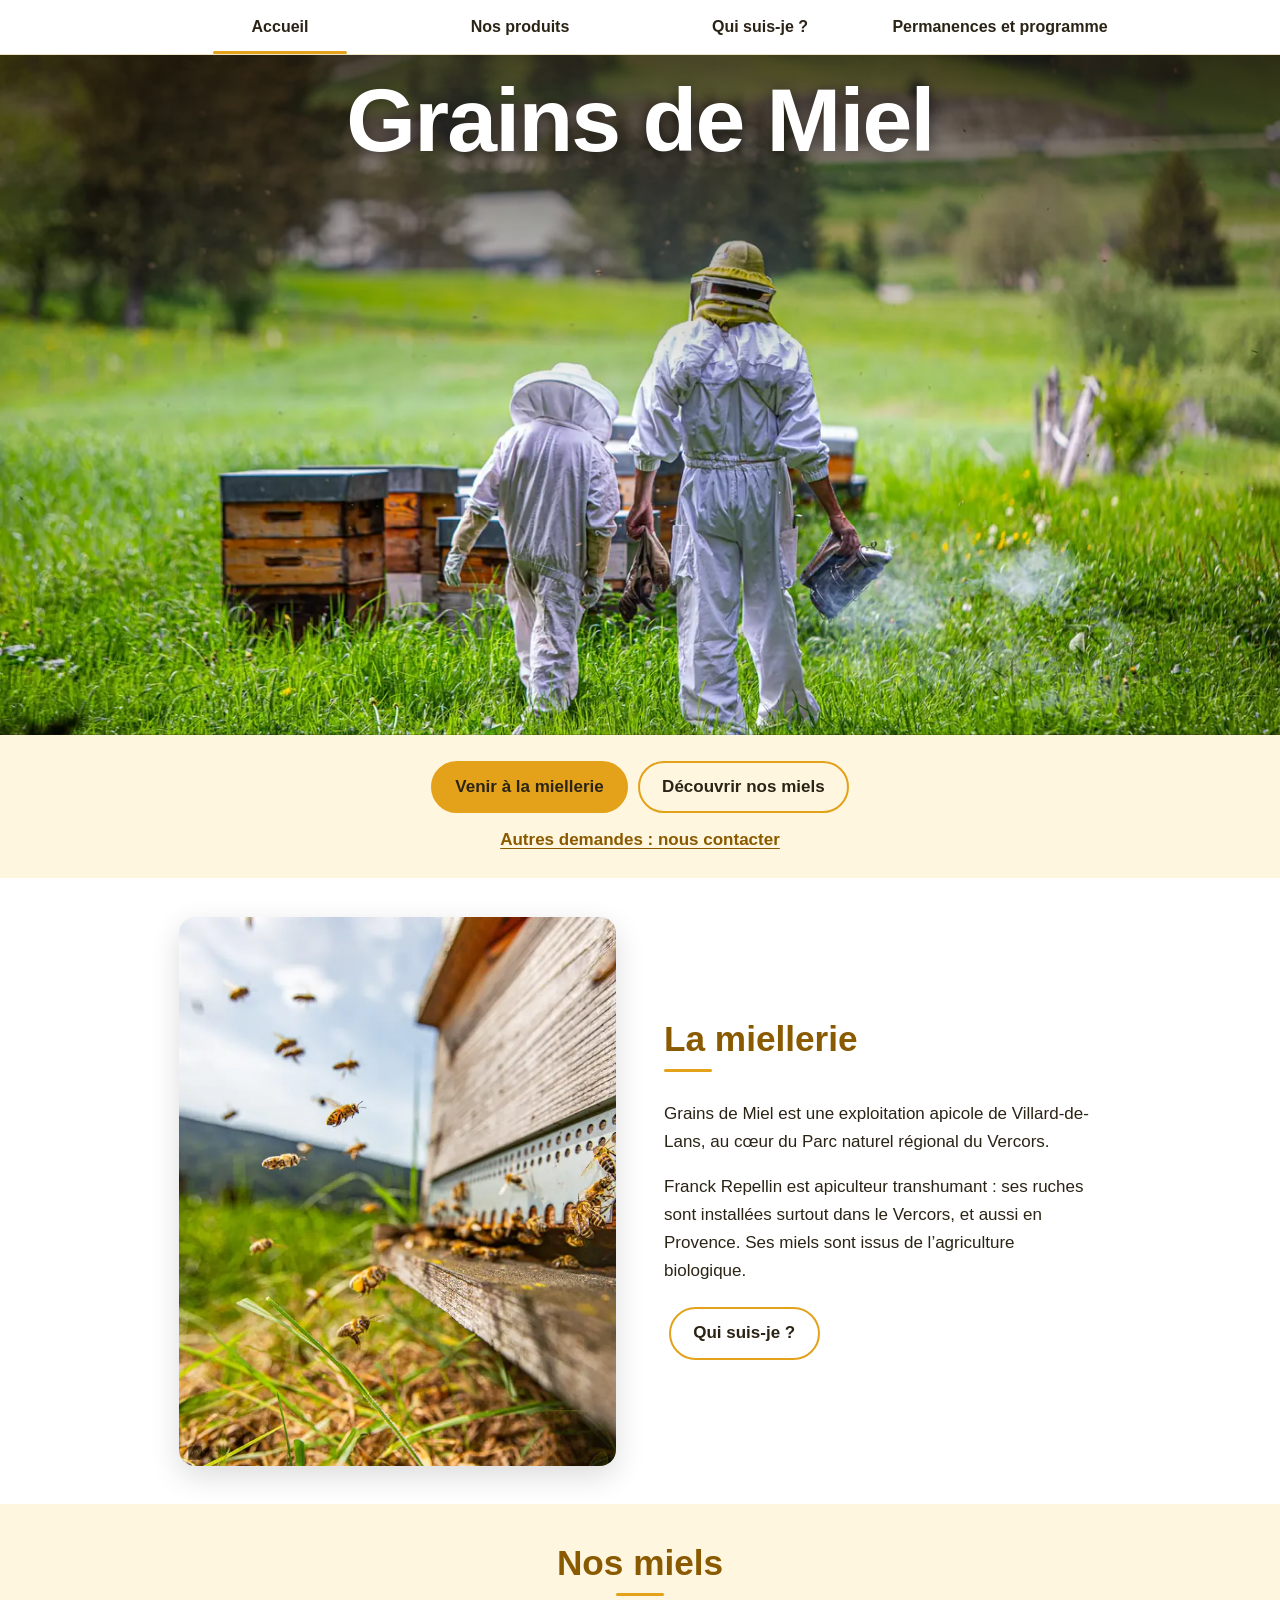
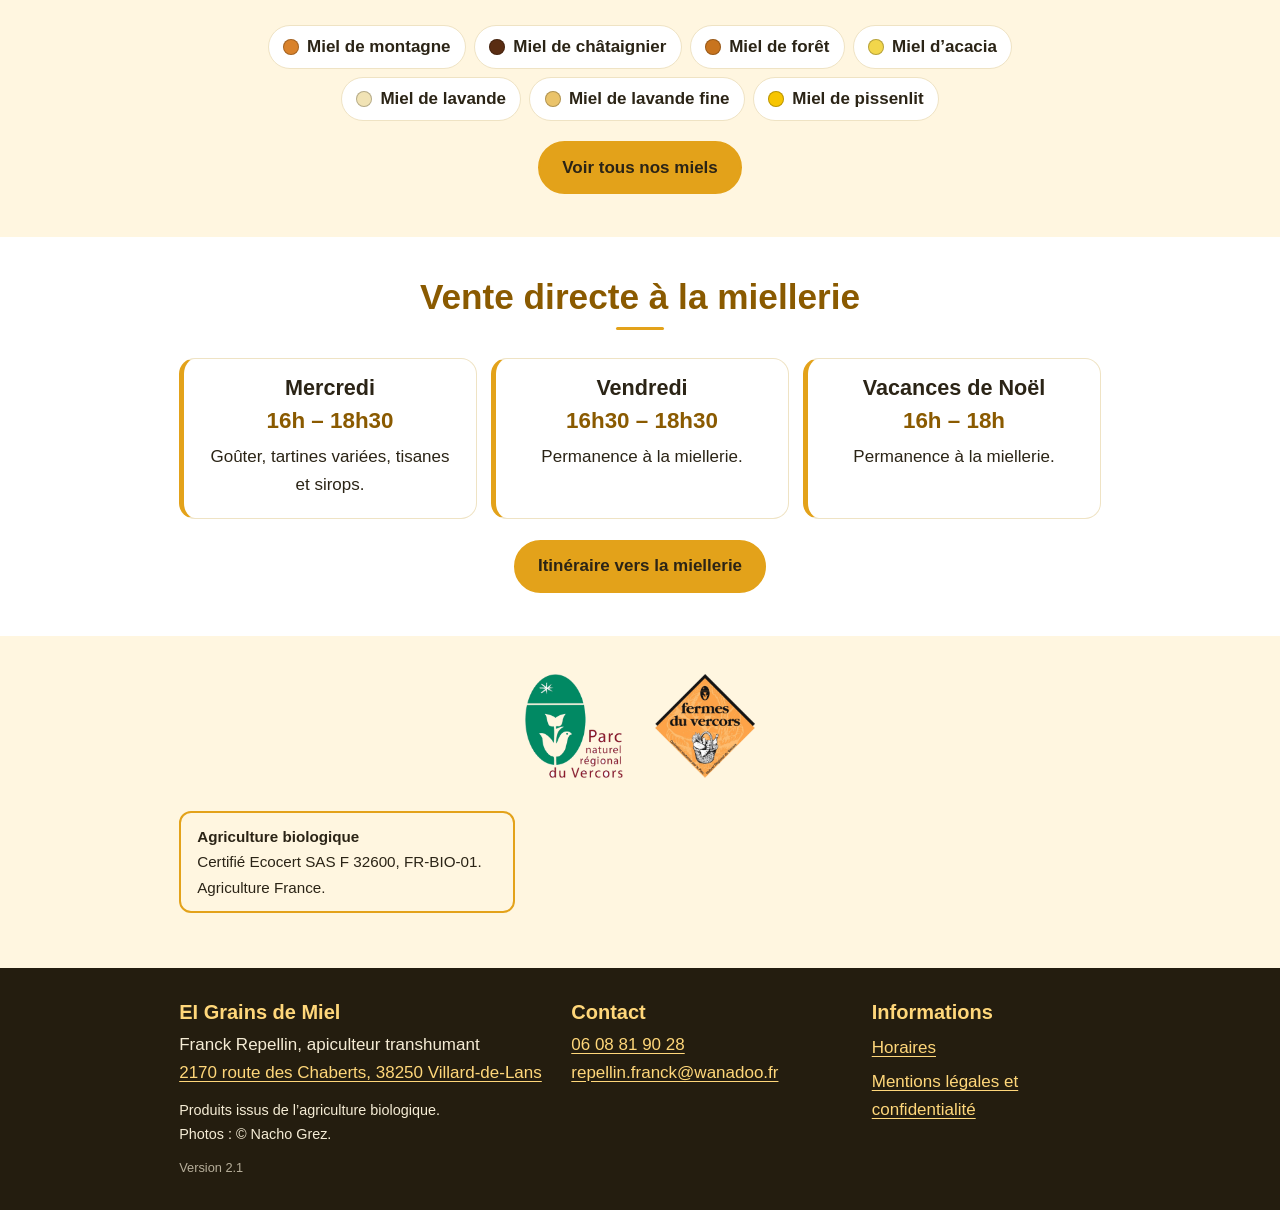
==== commit 13e68918: "Version 2.1 : refonte mobile, polices Arial, mode sombre, itinéraires" ====
--- a/index.html
+++ b/index.html
@@ -6,7 +6,7 @@
 <meta property="og:title" content="Grains de Miel – Miellerie bio à Villard-de-Lans, Vercors"><meta property="og:description" content="Grains de Miel, miellerie bio de Franck Repellin, apiculteur transhumant à Villard-de-Lans (Vercors). Vente directe, goûters et ateliers."><meta property="og:type" content="website"><meta property="og:locale" content="fr_FR"><meta property="og:site_name" content="Grains de Miel"><link rel="canonical" href="https://grains-de-miel.github.io/"><meta property="og:url" content="https://grains-de-miel.github.io/"><meta property="og:image" content="https://grains-de-miel.github.io/img/og.jpg"><meta property="og:image:width" content="1200"><meta property="og:image:height" content="630"><meta name="twitter:card" content="summary_large_image">
 <link rel="icon" href="img/favicon.svg" type="image/svg+xml"><link rel="preload" as="image" href="img/franck-1400.webp" imagesrcset="img/franck-800.webp 800w, img/franck-1400.webp 1400w, img/franck-2000.webp 2000w" imagesizes="100vw">
 <script>document.documentElement.className="js"</script>
-<link rel="stylesheet" href="style.css"><script type="application/ld+json">{"@context": "https://schema.org", "@type": "LocalBusiness", "name": "Grains de Miel", "url": "https://grains-de-miel.github.io/", "image": "https://grains-de-miel.github.io/img/og.jpg", "description": "Miellerie bio et apiculteur transhumant à Villard-de-Lans, dans le Vercors. Vente directe de miels.", "telephone": "+33608819028", "email": "repellin.franck@wanadoo.fr", "identifier": "44109923100025", "hasMap": "https://maps.app.goo.gl/J6FmxKRYD6gsowgJ6", "founder": {"@type": "Person", "name": "Franck Repellin"}, "address": {"@type": "PostalAddress", "streetAddress": "2170 route des Chaberts", "postalCode": "38250", "addressLocality": "Villard-de-Lans", "addressCountry": "FR"}, "openingHoursSpecification": [{"@type": "OpeningHoursSpecification", "dayOfWeek": "Wednesday", "opens": "16:00", "closes": "18:30"}, {"@type": "OpeningHoursSpecification", "dayOfWeek": "Friday", "opens": "16:30", "closes": "18:30"}]}</script></head>
+<link rel="stylesheet" href="style.css?v=2.1"><script type="application/ld+json">{"@context": "https://schema.org", "@type": "LocalBusiness", "name": "Grains de Miel", "url": "https://grains-de-miel.github.io/", "image": "https://grains-de-miel.github.io/img/og.jpg", "description": "Miellerie bio et apiculteur transhumant à Villard-de-Lans, dans le Vercors. Vente directe de miels.", "telephone": "+33608819028", "email": "repellin.franck@wanadoo.fr", "identifier": "44109923100025", "hasMap": "https://maps.app.goo.gl/J6FmxKRYD6gsowgJ6", "founder": {"@type": "Person", "name": "Franck Repellin"}, "address": {"@type": "PostalAddress", "streetAddress": "2170 route des Chaberts", "postalCode": "38250", "addressLocality": "Villard-de-Lans", "addressCountry": "FR"}, "openingHoursSpecification": [{"@type": "OpeningHoursSpecification", "dayOfWeek": "Wednesday", "opens": "16:00", "closes": "18:30"}, {"@type": "OpeningHoursSpecification", "dayOfWeek": "Friday", "opens": "16:30", "closes": "18:30"}]}</script></head>
 <body><a class="skip" href="#contenu">Aller au contenu</a>
 <header class="top"><nav aria-label="Menu principal"><ul><li><a href="index.html" aria-current="page">Accueil</a></li><li><a href="produits.html">Nos produits</a></li><li><a href="qui-suis-je.html">Qui suis&#8209;je&nbsp;?</a></li><li><a href="permanences.html">Permanences et programme</a></li></ul></nav></header>
 <main id="contenu"><section class="hero"><img src="img/franck-1400.webp" srcset="img/franck-800.webp 800w, img/franck-1400.webp 1400w, img/franck-2000.webp 2000w" sizes="100vw" width="2000" height="1334" fetchpriority="high" alt="Franck et son fils, en tenue d’apiculteur, marchent vers les ruches dans une prairie du Vercors"><h1>Grains de Miel</h1></section>
@@ -19,7 +19,7 @@
 <section class="wrap center"><h2 class="rv">Vente directe à la miellerie</h2><div class="days"><div class="card rv"><h3>Mercredi</h3><p class="h">16h – 18h30</p><p>Goûter, tartines variées, tisanes et sirops.</p></div><div class="card rv"><h3>Vendredi</h3><p class="h">16h30 – 18h30</p><p>Permanence à la miellerie.</p></div><div class="card rv"><h3>Vacances de Noël</h3><p class="h">16h – 18h</p><p>Permanence à la miellerie.</p></div></div><a class="btn rv" href="permanences.html#acces">Itinéraire vers la miellerie</a></section>
 <section class="soft"><div class="wrap rv"><div class="logos"><img src="img/logo-parc-vercors.png" width="300" height="318" loading="lazy" alt="Parc naturel régional du Vercors"><img src="img/logo-fermes-vercors.png" width="300" height="312" loading="lazy" alt="Fermes du Vercors, opération soutenue par le Parc naturel régional du Vercors"></div><p class="center"><p class="bio"><strong>Agriculture biologique</strong><br>Certifié Ecocert SAS F 32600, FR-BIO-01. Agriculture France.</p></p></div></section></main>
 <footer><div class="wrap">
-<div><h2>EI Grains de Miel</h2><p>Franck Repellin, apiculteur transhumant<br><a href="https://maps.app.goo.gl/J6FmxKRYD6gsowgJ6" rel="noopener" target="_blank">2170 route des Chaberts, 38250 Villard-de-Lans</a></p><p style="margin-top:.8rem;font-size:.9rem">Produits issus de l’agriculture biologique.<br>Photos : © Nacho Grez.</p></div>
+<div><h2>EI Grains de Miel</h2><p>Franck Repellin, apiculteur transhumant<br><a href="https://maps.app.goo.gl/J6FmxKRYD6gsowgJ6" rel="noopener" target="_blank">2170 route des Chaberts, 38250 Villard-de-Lans</a></p><p style="margin-top:.8rem;font-size:.9rem">Produits issus de l’agriculture biologique.<br>Photos : © Nacho Grez.</p><p style="margin-top:.6rem;font-size:.8rem;opacity:.7">Version 2.1</p></div>
 <div><h2>Contact</h2><p><a href="tel:+33608819028">06 08 81 90 28</a><br><a href="mailto:repellin.franck@wanadoo.fr">repellin.franck@wanadoo.fr</a></p></div>
 <div><h2>Informations</h2><ul><li><a href="permanences.html">Horaires</a></li><li><a href="mentions-legales.html">Mentions légales et confidentialité</a></li></ul></div>
-</div></footer><script src="script.js" defer></script></body></html>+</div></footer><script src="script.js?v=2.1" defer></script></body></html>
--- a/style.css
+++ b/style.css
@@ -1,9 +1,9 @@
-:root{--honey:#E3A21A;--honey-d:#8a5a00;--ink:#2b2416;--mute:#6b5a3a;--bg:#fff;--soft:#fff6e0;--card:#fff;--line:#efe3c4;--r:16px;--serif:Georgia,"Times New Roman",serif;color-scheme:light dark}
+:root{--honey:#E3A21A;--honey-d:#8a5a00;--ink:#2b2416;--mute:#6b5a3a;--bg:#fff;--soft:#fff6e0;--card:#fff;--line:#efe3c4;--r:16px;--sans:Arial,Helvetica,sans-serif;color-scheme:light dark}
 @media(prefers-color-scheme:dark){:root{--honey-d:#f0b73a;--ink:#f4ecd8;--mute:#c9b98f;--bg:#15110a;--soft:#1d1810;--card:#241e12;--line:#3a3120}}
 @view-transition{navigation:auto}
 *{box-sizing:border-box}
 html{-webkit-text-size-adjust:100%;scroll-behavior:smooth;scroll-padding-top:5rem;overflow-x:clip}
-body{margin:0;overflow-x:clip;font:17px/1.65 system-ui,-apple-system,"Segoe UI",Roboto,sans-serif;color:var(--ink);background:var(--bg);-webkit-tap-highlight-color:rgba(227,162,26,.25)}
+body{margin:0;overflow-x:clip;font:17px/1.65 var(--sans);color:var(--ink);background:var(--bg);-webkit-tap-highlight-color:rgba(227,162,26,.25)}
 img{max-width:100%;height:auto;display:block}
 a{color:var(--honey-d);text-underline-offset:3px}
 [hidden]{display:none!important}
@@ -19,16 +19,16 @@
 .hero{position:relative;height:min(76svh,680px);min-height:420px;overflow:hidden;color:#fff;background:#2b2416}
 .hero img{position:absolute;inset:0;width:100%;height:100%;object-fit:cover;object-position:50% 55%;animation:settle 1.8s ease-out both}
 .hero:after{content:"";position:absolute;inset:0;background:linear-gradient(to bottom,rgba(30,22,6,.74),rgba(30,22,6,.28) 30%,transparent 52%)}
-.hero h1{position:absolute;z-index:1;top:0;left:0;right:0;margin:0;padding:1.3rem 1rem;text-align:center;font:italic 700 clamp(3rem,16vw,6.2rem)/.95 var(--serif);text-shadow:0 2px 16px rgba(0,0,0,.5);animation:drop .9s ease-out both}
+.hero h1{position:absolute;z-index:1;top:0;left:0;right:0;margin:0;padding:1.3rem 1rem;text-align:center;font:700 clamp(2.6rem,13.5vw,5.6rem)/1 var(--sans);letter-spacing:-.02em;text-shadow:0 2px 16px rgba(0,0,0,.5);animation:drop .9s ease-out both}
 @keyframes settle{from{transform:scale(1.07)}to{transform:none}}
 @keyframes drop{from{opacity:0;transform:translateY(-10px)}to{opacity:1;transform:none}}
 .cta{text-align:center;padding:1.3rem 1rem 1.5rem;background:var(--soft)}
 .cta .lien{display:inline-block;margin-top:.5rem;font-weight:600}
 .wrap{max-width:960px;margin:auto;padding:2.4rem 1.2rem}
-h2{font:italic 700 clamp(1.7rem,7vw,2.5rem)/1.15 var(--serif);color:var(--honey-d);margin:0 0 .8em;text-wrap:balance}
+h2{font:700 clamp(1.55rem,6.4vw,2.2rem)/1.2 var(--sans);color:var(--honey-d);margin:0 0 .8em;text-wrap:balance}
 h2:after,.pagehead h1:after{content:"";display:block;width:48px;height:3px;border-radius:3px;background:var(--honey);margin-top:.55rem}
 .center h2:after,.center h1:after{margin-inline:auto}
-.pagehead h1{font:italic 700 clamp(2.5rem,12vw,4rem)/1.05 var(--serif);color:var(--honey-d);margin:0 0 .6em}
+.pagehead h1{font:700 clamp(2.1rem,9.5vw,3.4rem)/1.1 var(--sans);color:var(--honey-d);margin:0 0 .6em}
 .center{text-align:center}
 .split{display:grid;gap:1.5rem;align-items:center}
 .split img{width:100%;border-radius:var(--r);box-shadow:0 10px 30px rgba(0,0,0,.14)}
@@ -42,7 +42,7 @@
 .days{display:grid;gap:.9rem;margin:1rem 0}
 @media(min-width:760px){.days{grid-template-columns:repeat(3,1fr)}}
 .card{background:var(--card);border:1px solid var(--line);border-left:5px solid var(--honey);border-radius:var(--r);padding:1rem 1.2rem}
-.card h3{font:italic 700 1.7rem var(--serif);margin:0}
+.card h3{font:700 1.35rem var(--sans);margin:0}
 .card .h{margin:.1rem 0;font-size:1.4rem;font-weight:700;color:var(--honey-d)}
 .card p{margin:.2rem 0}
 .miels{list-style:none;margin:1.2rem 0;padding:0;display:grid;gap:.6rem;grid-template-columns:repeat(auto-fit,minmax(230px,1fr))}
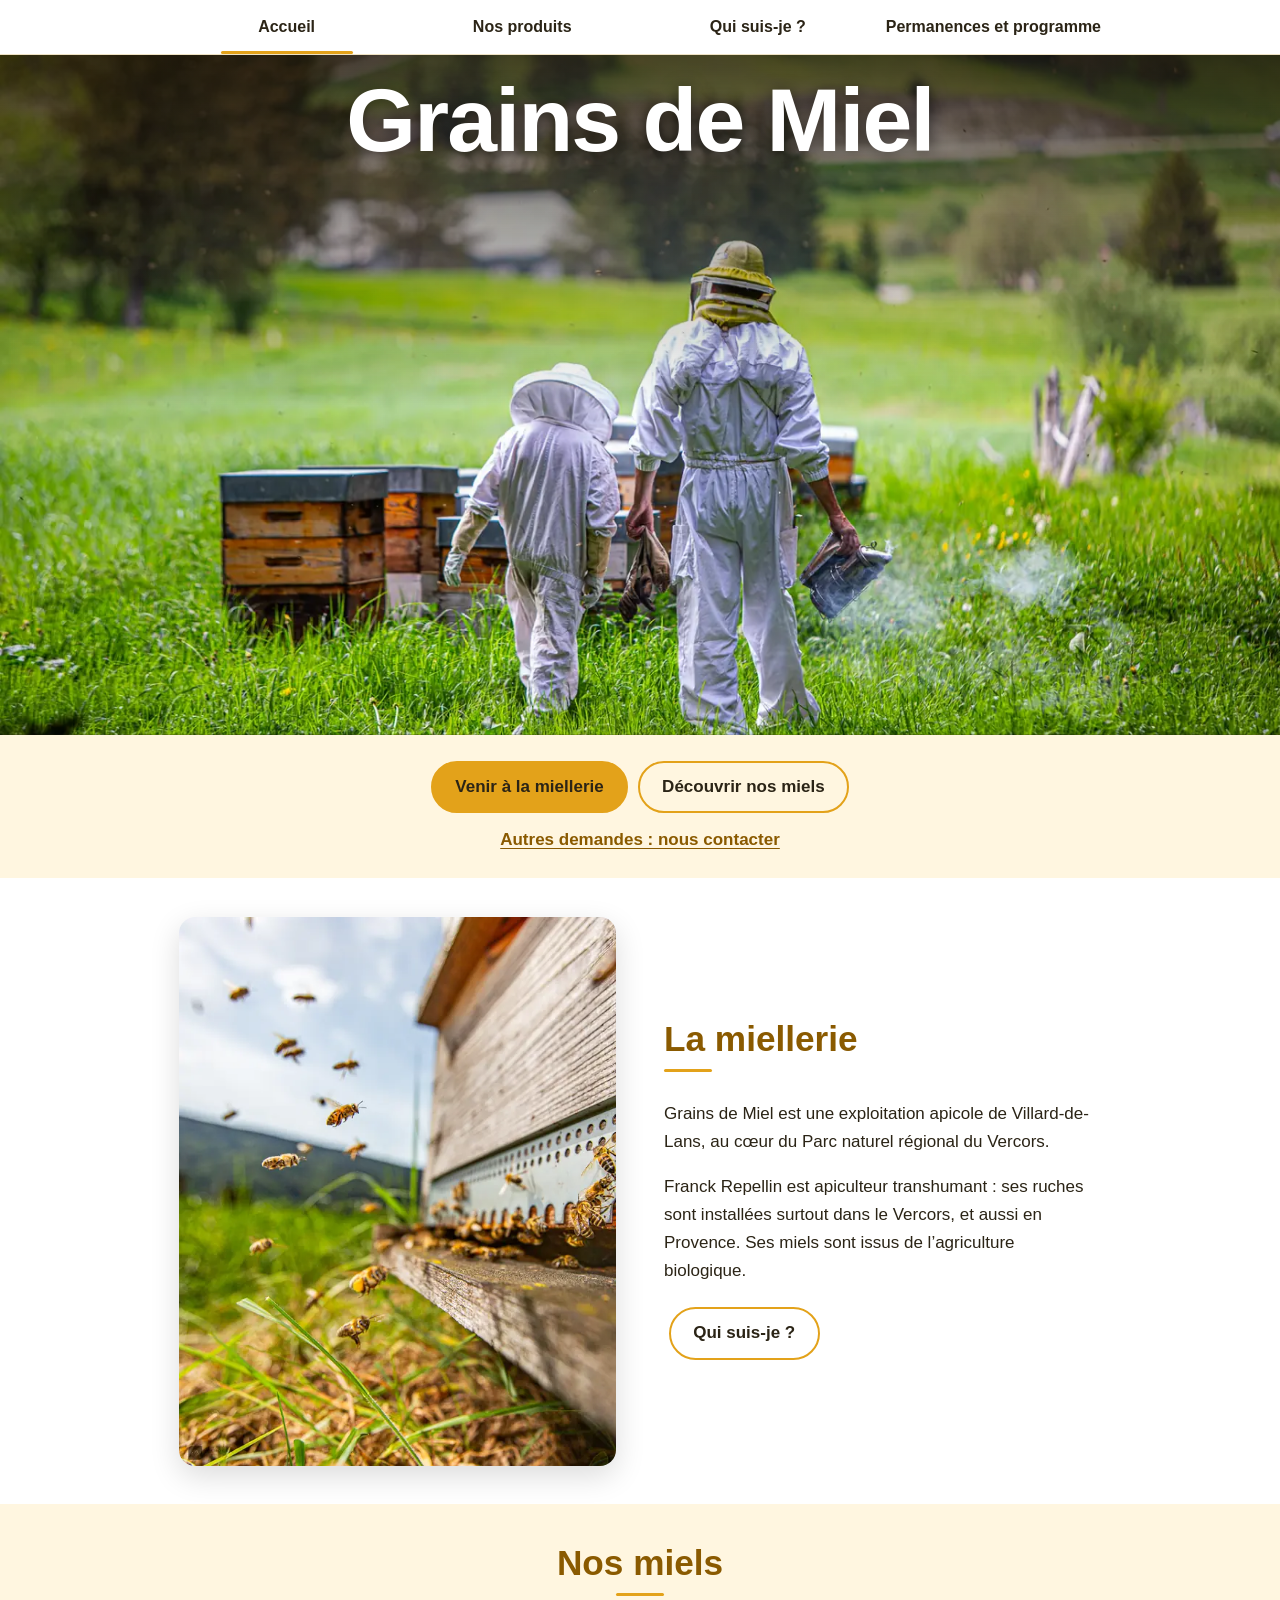
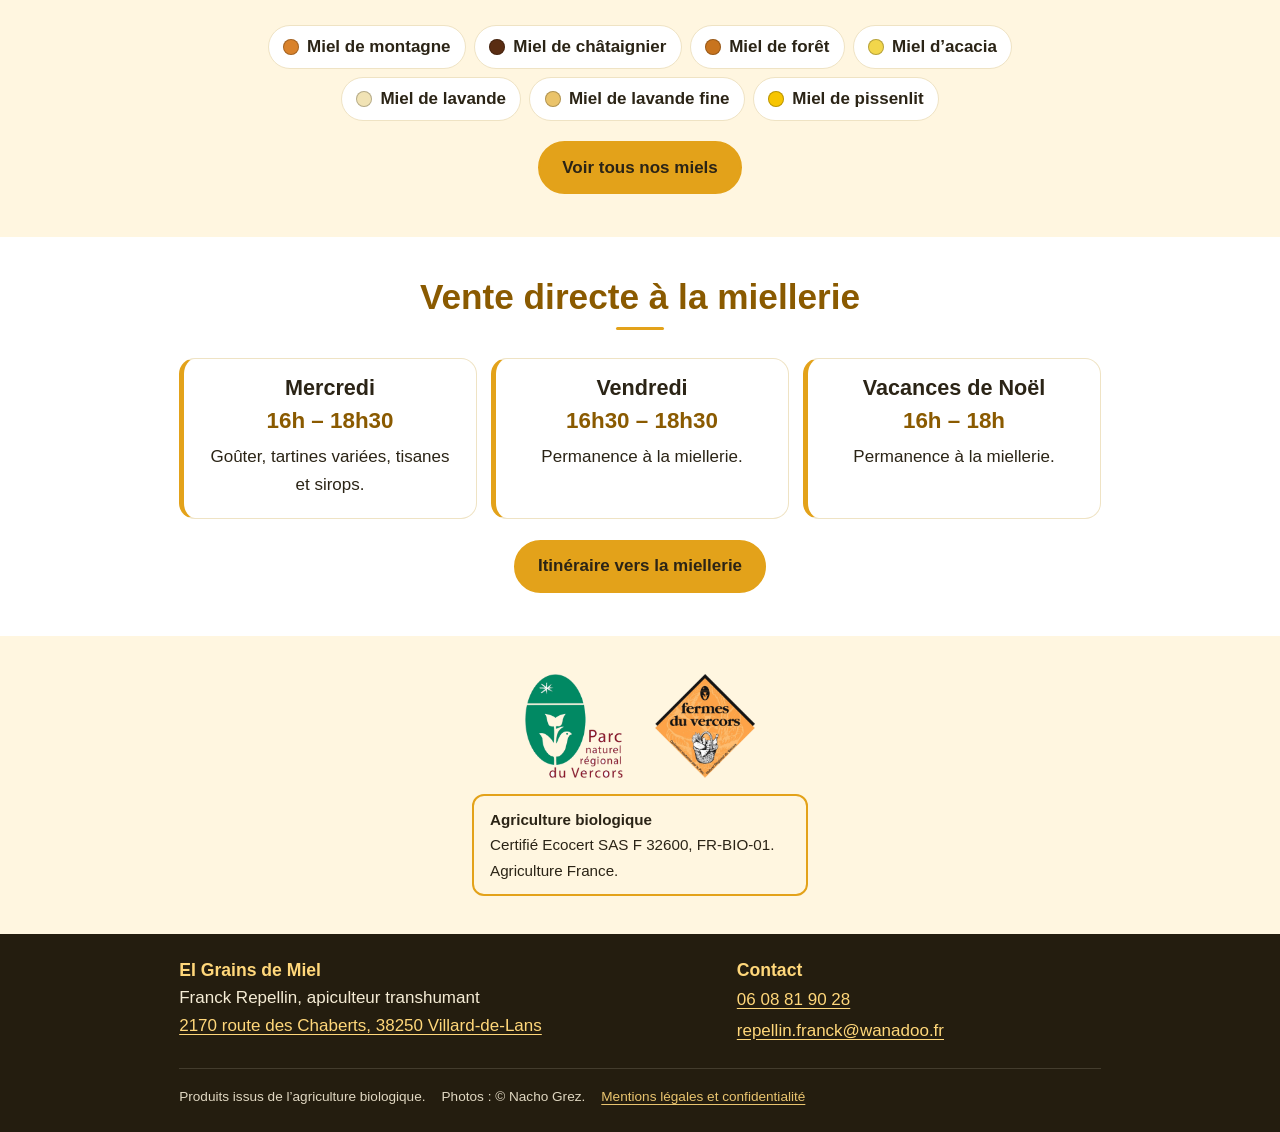
==== commit 566c1eab: "Lot 1 : bandeau mat, menu centré, pied de page compact" ====
--- a/index.html
+++ b/index.html
@@ -6,7 +6,7 @@
 <meta property="og:title" content="Grains de Miel – Miellerie bio à Villard-de-Lans, Vercors"><meta property="og:description" content="Grains de Miel, miellerie bio de Franck Repellin, apiculteur transhumant à Villard-de-Lans (Vercors). Vente directe, goûters et ateliers."><meta property="og:type" content="website"><meta property="og:locale" content="fr_FR"><meta property="og:site_name" content="Grains de Miel"><link rel="canonical" href="https://grains-de-miel.github.io/"><meta property="og:url" content="https://grains-de-miel.github.io/"><meta property="og:image" content="https://grains-de-miel.github.io/img/og.jpg"><meta property="og:image:width" content="1200"><meta property="og:image:height" content="630"><meta name="twitter:card" content="summary_large_image">
 <link rel="icon" href="img/favicon.svg" type="image/svg+xml"><link rel="preload" as="image" href="img/franck-1400.webp" imagesrcset="img/franck-800.webp 800w, img/franck-1400.webp 1400w, img/franck-2000.webp 2000w" imagesizes="100vw">
 <script>document.documentElement.className="js"</script>
-<link rel="stylesheet" href="style.css?v=2.1"><script type="application/ld+json">{"@context": "https://schema.org", "@type": "LocalBusiness", "name": "Grains de Miel", "url": "https://grains-de-miel.github.io/", "image": "https://grains-de-miel.github.io/img/og.jpg", "description": "Miellerie bio et apiculteur transhumant à Villard-de-Lans, dans le Vercors. Vente directe de miels.", "telephone": "+33608819028", "email": "repellin.franck@wanadoo.fr", "identifier": "44109923100025", "hasMap": "https://maps.app.goo.gl/J6FmxKRYD6gsowgJ6", "founder": {"@type": "Person", "name": "Franck Repellin"}, "address": {"@type": "PostalAddress", "streetAddress": "2170 route des Chaberts", "postalCode": "38250", "addressLocality": "Villard-de-Lans", "addressCountry": "FR"}, "openingHoursSpecification": [{"@type": "OpeningHoursSpecification", "dayOfWeek": "Wednesday", "opens": "16:00", "closes": "18:30"}, {"@type": "OpeningHoursSpecification", "dayOfWeek": "Friday", "opens": "16:30", "closes": "18:30"}]}</script></head>
+<link rel="stylesheet" href="style.css?v=2.2"><script type="application/ld+json">{"@context": "https://schema.org", "@type": "LocalBusiness", "name": "Grains de Miel", "url": "https://grains-de-miel.github.io/", "image": "https://grains-de-miel.github.io/img/og.jpg", "description": "Miellerie bio et apiculteur transhumant à Villard-de-Lans, dans le Vercors. Vente directe de miels.", "telephone": "+33608819028", "email": "repellin.franck@wanadoo.fr", "identifier": "44109923100025", "hasMap": "https://maps.app.goo.gl/J6FmxKRYD6gsowgJ6", "founder": {"@type": "Person", "name": "Franck Repellin"}, "address": {"@type": "PostalAddress", "streetAddress": "2170 route des Chaberts", "postalCode": "38250", "addressLocality": "Villard-de-Lans", "addressCountry": "FR"}, "openingHoursSpecification": [{"@type": "OpeningHoursSpecification", "dayOfWeek": "Wednesday", "opens": "16:00", "closes": "18:30"}, {"@type": "OpeningHoursSpecification", "dayOfWeek": "Friday", "opens": "16:30", "closes": "18:30"}]}</script></head>
 <body><a class="skip" href="#contenu">Aller au contenu</a>
 <header class="top"><nav aria-label="Menu principal"><ul><li><a href="index.html" aria-current="page">Accueil</a></li><li><a href="produits.html">Nos produits</a></li><li><a href="qui-suis-je.html">Qui suis&#8209;je&nbsp;?</a></li><li><a href="permanences.html">Permanences et programme</a></li></ul></nav></header>
 <main id="contenu"><section class="hero"><img src="img/franck-1400.webp" srcset="img/franck-800.webp 800w, img/franck-1400.webp 1400w, img/franck-2000.webp 2000w" sizes="100vw" width="2000" height="1334" fetchpriority="high" alt="Franck et son fils, en tenue d’apiculteur, marchent vers les ruches dans une prairie du Vercors"><h1>Grains de Miel</h1></section>
@@ -17,9 +17,9 @@
 <a class="btn alt" href="qui-suis-je.html">Qui suis-je ?</a></div></section>
 <section class="soft"><div class="wrap center rv"><h2>Nos miels</h2><div class="chips" style="justify-content:center"><a href="produits.html" style="--c:#D9822B"><i></i>Miel de montagne</a><a href="produits.html" style="--c:#5a2d12"><i></i>Miel de châtaignier</a><a href="produits.html" style="--c:#C8741E"><i></i>Miel de forêt</a><a href="produits.html" style="--c:#F2D64B"><i></i>Miel d’acacia</a><a href="produits.html" style="--c:#F1E3B5"><i></i>Miel de lavande</a><a href="produits.html" style="--c:#EAC36A"><i></i>Miel de lavande fine</a><a href="produits.html" style="--c:#F7C500"><i></i>Miel de pissenlit</a></div><a class="btn" href="produits.html">Voir tous nos miels</a></div></section>
 <section class="wrap center"><h2 class="rv">Vente directe à la miellerie</h2><div class="days"><div class="card rv"><h3>Mercredi</h3><p class="h">16h – 18h30</p><p>Goûter, tartines variées, tisanes et sirops.</p></div><div class="card rv"><h3>Vendredi</h3><p class="h">16h30 – 18h30</p><p>Permanence à la miellerie.</p></div><div class="card rv"><h3>Vacances de Noël</h3><p class="h">16h – 18h</p><p>Permanence à la miellerie.</p></div></div><a class="btn rv" href="permanences.html#acces">Itinéraire vers la miellerie</a></section>
-<section class="soft"><div class="wrap rv"><div class="logos"><img src="img/logo-parc-vercors.png" width="300" height="318" loading="lazy" alt="Parc naturel régional du Vercors"><img src="img/logo-fermes-vercors.png" width="300" height="312" loading="lazy" alt="Fermes du Vercors, opération soutenue par le Parc naturel régional du Vercors"></div><p class="center"><p class="bio"><strong>Agriculture biologique</strong><br>Certifié Ecocert SAS F 32600, FR-BIO-01. Agriculture France.</p></p></div></section></main>
+<section class="soft"><div class="wrap rv"><div class="logos"><img src="img/logo-parc-vercors.png" width="300" height="318" loading="lazy" alt="Parc naturel régional du Vercors"><img src="img/logo-fermes-vercors.png" width="300" height="312" loading="lazy" alt="Fermes du Vercors, opération soutenue par le Parc naturel régional du Vercors"></div><div class="center"><p class="bio"><strong>Agriculture biologique</strong><br>Certifié Ecocert SAS F 32600, FR-BIO-01. Agriculture France.</p></div></div></section></main>
 <footer><div class="wrap">
-<div><h2>EI Grains de Miel</h2><p>Franck Repellin, apiculteur transhumant<br><a href="https://maps.app.goo.gl/J6FmxKRYD6gsowgJ6" rel="noopener" target="_blank">2170 route des Chaberts, 38250 Villard-de-Lans</a></p><p style="margin-top:.8rem;font-size:.9rem">Produits issus de l’agriculture biologique.<br>Photos : © Nacho Grez.</p><p style="margin-top:.6rem;font-size:.8rem;opacity:.7">Version 2.1</p></div>
+<div><h2>EI Grains de Miel</h2><p>Franck Repellin, apiculteur transhumant<br><a href="https://maps.app.goo.gl/J6FmxKRYD6gsowgJ6" rel="noopener" target="_blank">2170 route des Chaberts, 38250 Villard-de-Lans</a></p></div>
 <div><h2>Contact</h2><p><a href="tel:+33608819028">06 08 81 90 28</a><br><a href="mailto:repellin.franck@wanadoo.fr">repellin.franck@wanadoo.fr</a></p></div>
-<div><h2>Informations</h2><ul><li><a href="permanences.html">Horaires</a></li><li><a href="mentions-legales.html">Mentions légales et confidentialité</a></li></ul></div>
-</div></footer><script src="script.js?v=2.1" defer></script></body></html>+<p class="fine"><span>Produits issus de l’agriculture biologique.</span><span>Photos : © Nacho Grez.</span><a href="mentions-legales.html">Mentions légales et confidentialité</a></p>
+</div></footer><script src="script.js?v=2.2" defer></script></body></html>
--- a/style.css
+++ b/style.css
@@ -2,19 +2,21 @@
 @media(prefers-color-scheme:dark){:root{--honey-d:#f0b73a;--ink:#f4ecd8;--mute:#c9b98f;--bg:#15110a;--soft:#1d1810;--card:#241e12;--line:#3a3120}}
 @view-transition{navigation:auto}
 *{box-sizing:border-box}
-html{-webkit-text-size-adjust:100%;scroll-behavior:smooth;scroll-padding-top:5rem;overflow-x:clip}
-body{margin:0;overflow-x:clip;font:17px/1.65 var(--sans);color:var(--ink);background:var(--bg);-webkit-tap-highlight-color:rgba(227,162,26,.25)}
+html{-webkit-text-size-adjust:100%;scroll-behavior:smooth;scroll-padding-top:5rem;overflow-x:clip;background:#241d0f}
+body{margin:0;min-height:100vh;min-height:100svh;display:flex;flex-direction:column;overflow-x:clip;font:17px/1.65 var(--sans);color:var(--ink);background:var(--bg);-webkit-tap-highlight-color:rgba(227,162,26,.25)}
+main{flex:1 0 auto}
 img{max-width:100%;height:auto;display:block}
 a{color:var(--honey-d);text-underline-offset:3px}
 [hidden]{display:none!important}
 :focus-visible{outline:3px solid var(--honey);outline-offset:3px;border-radius:4px}
 .skip{position:absolute;left:-999px}.skip:focus{left:8px;top:8px;background:var(--bg);padding:8px;z-index:20}
-.top{position:sticky;top:0;z-index:10;padding-top:env(safe-area-inset-top);background:color-mix(in srgb,var(--bg) 88%,transparent);-webkit-backdrop-filter:blur(10px);backdrop-filter:blur(10px);border-bottom:1px solid var(--line)}
-.top ul{display:grid;grid-template-columns:repeat(4,1fr);list-style:none;margin:0 auto;padding:0;max-width:960px}
-.top a{position:relative;display:flex;align-items:center;justify-content:center;min-height:54px;padding:.3rem .3rem;text-align:center;font-size:.82rem;line-height:1.2;font-weight:600;color:var(--ink);text-decoration:none;text-wrap:balance}
+.top{position:sticky;top:0;z-index:10;padding-top:env(safe-area-inset-top);background:var(--bg);border-bottom:1px solid var(--line)}
+.top ul{display:grid;grid-template-columns:repeat(4,minmax(0,1fr));list-style:none;margin:0 auto;padding:0 max(.55rem,env(safe-area-inset-right)) 0 max(.55rem,env(safe-area-inset-left));max-width:960px}
+.top a{position:relative;display:flex;align-items:center;justify-content:center;min-height:54px;padding:.3rem .2rem;text-align:center;font-size:.78rem;line-height:1.2;font-weight:600;color:var(--ink);text-decoration:none;text-wrap:balance}
 .top a:after{content:"";position:absolute;left:22%;right:22%;bottom:0;height:3px;border-radius:3px;background:var(--honey);transform:scaleX(0);transition:transform .25s ease}
 .top a[aria-current]:after,.top a:active:after{transform:scaleX(1)}
 @media(hover:hover){.top a:hover:after{transform:scaleX(1)}}
+@media(max-width:340px){.top a{font-size:.7rem}}
 @media(min-width:720px){.top a{font-size:1rem}}
 .hero{position:relative;height:min(76svh,680px);min-height:420px;overflow:hidden;color:#fff;background:#2b2416}
 .hero img{position:absolute;inset:0;width:100%;height:100%;object-fit:cover;object-position:50% 55%;animation:settle 1.8s ease-out both}
@@ -56,13 +58,15 @@
 .logos img{height:104px;width:auto}
 @media(prefers-color-scheme:dark){.logos img{background:#fff6e0;padding:.6rem;border-radius:14px}}
 .bio{display:inline-block;max-width:21rem;margin:1rem auto 0;padding:.7rem 1rem;border:2px solid var(--honey);border-radius:12px;font-size:.95rem;text-align:left}
-footer{background:#241d0f;color:#f5ecd5}
-footer .wrap{display:grid;gap:1.6rem;padding:2rem 1.2rem calc(2rem + env(safe-area-inset-bottom))}
-footer a{color:#ffd77a}
-footer h2{margin:0 0 .4rem;font-size:1.25rem;color:#ffd77a}footer h2:after{display:none}
-footer p,footer ul{margin:0;padding:0;list-style:none}
-footer li{padding:.2rem 0}
-@media(min-width:760px){footer .wrap{grid-template-columns:1.6fr 1.2fr 1fr}}
+footer{flex:none;background:#241d0f;color:#f5ecd5}
+footer .wrap{display:grid;gap:1.1rem;padding:1.6rem 1.2rem calc(1.4rem + env(safe-area-inset-bottom));line-height:1.5}
+footer a{display:inline-block;padding:.15rem 0;color:#ffd77a}
+footer h2{margin:0 0 .25rem;font-size:1.1rem;color:#ffd77a}footer h2:after{display:none}
+footer p{margin:0}
+footer .fine{padding-top:1rem;border-top:1px solid rgba(255,246,224,.16);font-size:.85rem;opacity:.9}
+footer .fine span{display:block}
+footer .fine a{margin-top:.3rem}
+@media(min-width:760px){footer .wrap{grid-template-columns:1.4fr 1fr;gap:1.4rem 3rem}footer .fine{grid-column:1/-1}footer .fine span{display:inline;margin-right:1rem}footer .fine a{display:inline-block;margin-top:0}}
 .legal h2{font-size:1.45rem;margin-top:1.8rem}
 .js .rv{opacity:0;transform:translateY(18px);transition:opacity .6s ease,transform .6s ease;transition-delay:var(--d,0s)}
 .js .rv.in{opacity:1;transform:none}
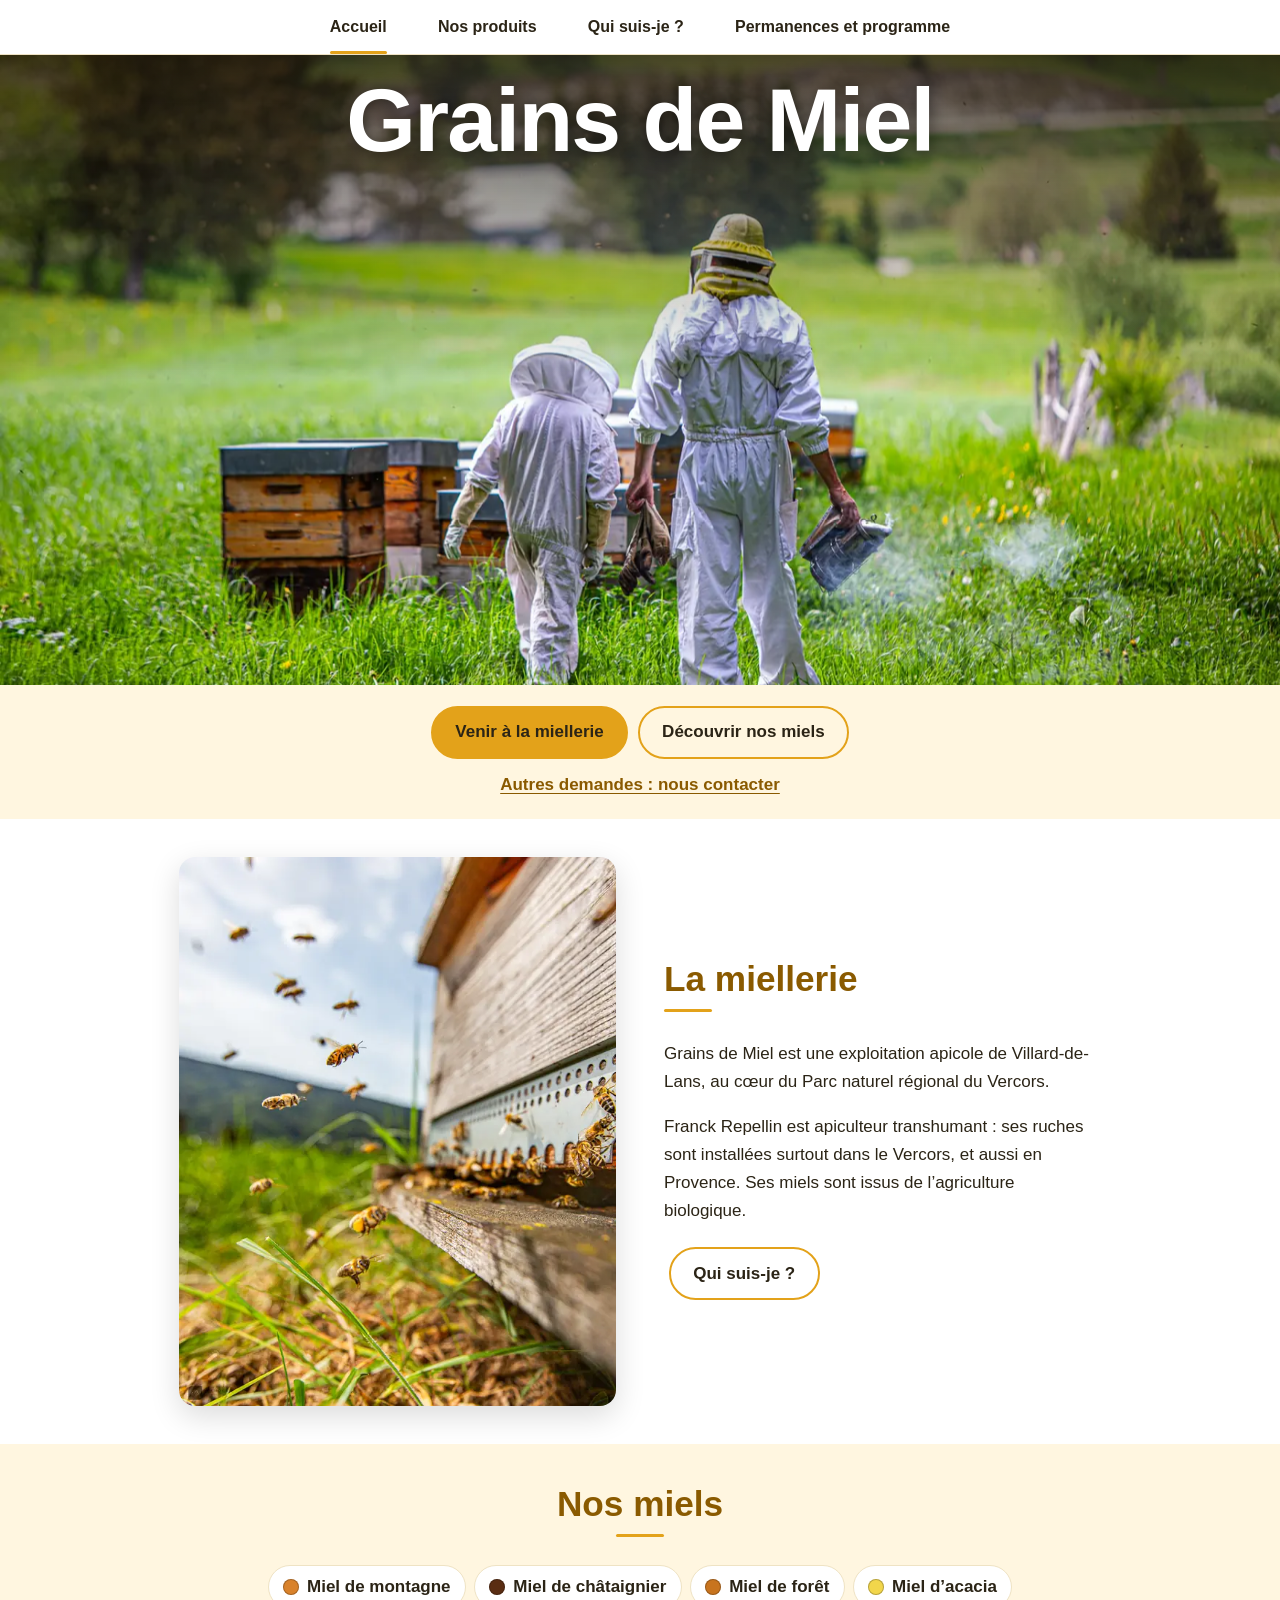
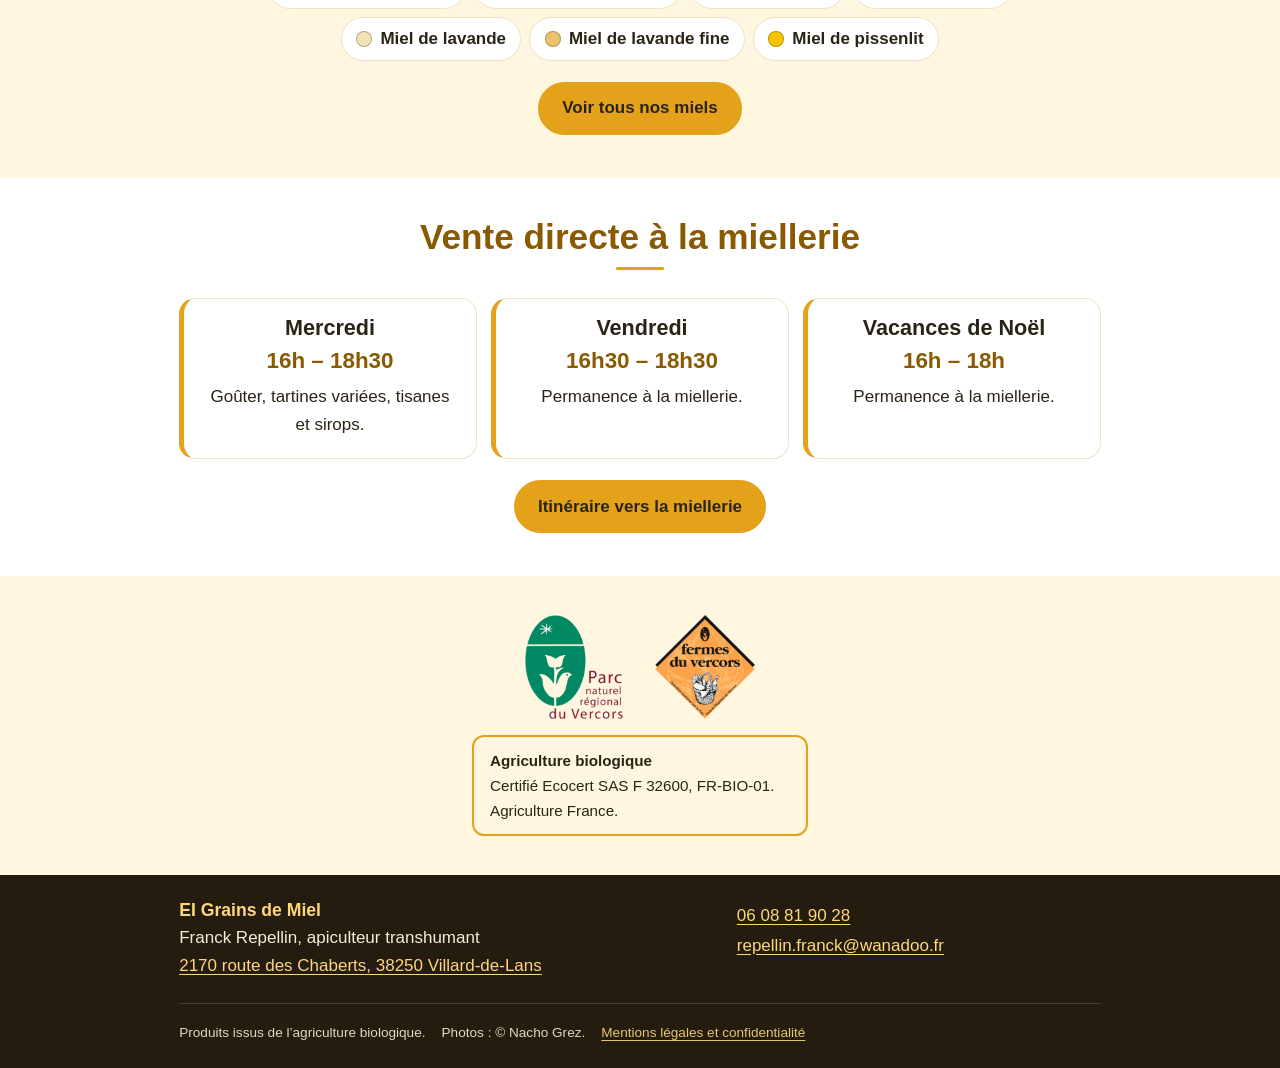
==== commit 1f3b546e: "Fond marron sous le pied de page, menu symétrique, accueil compact, contact par SMS" ====
--- a/index.html
+++ b/index.html
@@ -6,9 +6,9 @@
 <meta property="og:title" content="Grains de Miel – Miellerie bio à Villard-de-Lans, Vercors"><meta property="og:description" content="Grains de Miel, miellerie bio de Franck Repellin, apiculteur transhumant à Villard-de-Lans (Vercors). Vente directe, goûters et ateliers."><meta property="og:type" content="website"><meta property="og:locale" content="fr_FR"><meta property="og:site_name" content="Grains de Miel"><link rel="canonical" href="https://grains-de-miel.github.io/"><meta property="og:url" content="https://grains-de-miel.github.io/"><meta property="og:image" content="https://grains-de-miel.github.io/img/og.jpg"><meta property="og:image:width" content="1200"><meta property="og:image:height" content="630"><meta name="twitter:card" content="summary_large_image">
 <link rel="icon" href="img/favicon.svg" type="image/svg+xml"><link rel="preload" as="image" href="img/franck-1400.webp" imagesrcset="img/franck-800.webp 800w, img/franck-1400.webp 1400w, img/franck-2000.webp 2000w" imagesizes="100vw">
 <script>document.documentElement.className="js"</script>
-<link rel="stylesheet" href="style.css?v=2.2"><script type="application/ld+json">{"@context": "https://schema.org", "@type": "LocalBusiness", "name": "Grains de Miel", "url": "https://grains-de-miel.github.io/", "image": "https://grains-de-miel.github.io/img/og.jpg", "description": "Miellerie bio et apiculteur transhumant à Villard-de-Lans, dans le Vercors. Vente directe de miels.", "telephone": "+33608819028", "email": "repellin.franck@wanadoo.fr", "identifier": "44109923100025", "hasMap": "https://maps.app.goo.gl/J6FmxKRYD6gsowgJ6", "founder": {"@type": "Person", "name": "Franck Repellin"}, "address": {"@type": "PostalAddress", "streetAddress": "2170 route des Chaberts", "postalCode": "38250", "addressLocality": "Villard-de-Lans", "addressCountry": "FR"}, "openingHoursSpecification": [{"@type": "OpeningHoursSpecification", "dayOfWeek": "Wednesday", "opens": "16:00", "closes": "18:30"}, {"@type": "OpeningHoursSpecification", "dayOfWeek": "Friday", "opens": "16:30", "closes": "18:30"}]}</script></head>
+<link rel="stylesheet" href="style.css?v=2.3"><script type="application/ld+json">{"@context": "https://schema.org", "@type": "LocalBusiness", "name": "Grains de Miel", "url": "https://grains-de-miel.github.io/", "image": "https://grains-de-miel.github.io/img/og.jpg", "description": "Miellerie bio et apiculteur transhumant à Villard-de-Lans, dans le Vercors. Vente directe de miels.", "telephone": "+33608819028", "email": "repellin.franck@wanadoo.fr", "identifier": "44109923100025", "hasMap": "https://maps.app.goo.gl/J6FmxKRYD6gsowgJ6", "founder": {"@type": "Person", "name": "Franck Repellin"}, "address": {"@type": "PostalAddress", "streetAddress": "2170 route des Chaberts", "postalCode": "38250", "addressLocality": "Villard-de-Lans", "addressCountry": "FR"}, "openingHoursSpecification": [{"@type": "OpeningHoursSpecification", "dayOfWeek": "Wednesday", "opens": "16:00", "closes": "18:30"}, {"@type": "OpeningHoursSpecification", "dayOfWeek": "Friday", "opens": "16:30", "closes": "18:30"}]}</script></head>
 <body><a class="skip" href="#contenu">Aller au contenu</a>
-<header class="top"><nav aria-label="Menu principal"><ul><li><a href="index.html" aria-current="page">Accueil</a></li><li><a href="produits.html">Nos produits</a></li><li><a href="qui-suis-je.html">Qui suis&#8209;je&nbsp;?</a></li><li><a href="permanences.html">Permanences et programme</a></li></ul></nav></header>
+<header class="top"><nav aria-label="Menu principal"><ul><li><a href="index.html" aria-current="page">Accueil</a></li><li><a href="produits.html">Nos produits</a></li><li><a href="qui-suis-je.html">Qui suis&#8209;je&nbsp;?</a></li><li><a href="permanences.html">Permanences et&nbsp;programme</a></li></ul></nav></header>
 <main id="contenu"><section class="hero"><img src="img/franck-1400.webp" srcset="img/franck-800.webp 800w, img/franck-1400.webp 1400w, img/franck-2000.webp 2000w" sizes="100vw" width="2000" height="1334" fetchpriority="high" alt="Franck et son fils, en tenue d’apiculteur, marchent vers les ruches dans une prairie du Vercors"><h1>Grains de Miel</h1></section>
 <section class="cta"><a class="btn" href="permanences.html">Venir à la miellerie</a><a class="btn alt" href="produits.html">Découvrir nos miels</a><br><a class="lien" href="permanences.html#contact">Autres demandes : nous contacter</a></section>
 <section class="wrap split"><img class="rv" src="img/abeilles-1000.webp" srcset="img/abeilles-600.webp 600w, img/abeilles-1000.webp 1000w" sizes="(min-width:760px) 460px, 100vw" width="1000" height="1257" loading="lazy" decoding="async" alt="Abeilles qui reviennent à l’entrée d’une ruche, avec la montagne en arrière-plan"><div class="rv" style="--d:.1s">
@@ -20,6 +20,6 @@
 <section class="soft"><div class="wrap rv"><div class="logos"><img src="img/logo-parc-vercors.png" width="300" height="318" loading="lazy" alt="Parc naturel régional du Vercors"><img src="img/logo-fermes-vercors.png" width="300" height="312" loading="lazy" alt="Fermes du Vercors, opération soutenue par le Parc naturel régional du Vercors"></div><div class="center"><p class="bio"><strong>Agriculture biologique</strong><br>Certifié Ecocert SAS F 32600, FR-BIO-01. Agriculture France.</p></div></div></section></main>
 <footer><div class="wrap">
 <div><h2>EI Grains de Miel</h2><p>Franck Repellin, apiculteur transhumant<br><a href="https://maps.app.goo.gl/J6FmxKRYD6gsowgJ6" rel="noopener" target="_blank">2170 route des Chaberts, 38250 Villard-de-Lans</a></p></div>
-<div><h2>Contact</h2><p><a href="tel:+33608819028">06 08 81 90 28</a><br><a href="mailto:repellin.franck@wanadoo.fr">repellin.franck@wanadoo.fr</a></p></div>
+<div><p><a href="tel:+33608819028">06 08 81 90 28</a><br><a href="mailto:repellin.franck@wanadoo.fr">repellin.franck@wanadoo.fr</a></p></div>
 <p class="fine"><span>Produits issus de l’agriculture biologique.</span><span>Photos : © Nacho Grez.</span><a href="mentions-legales.html">Mentions légales et confidentialité</a></p>
-</div></footer><script src="script.js?v=2.2" defer></script></body></html>+</div></footer><script src="script.js?v=2.3" defer></script></body></html>
--- a/style.css
+++ b/style.css
@@ -3,28 +3,30 @@
 @view-transition{navigation:auto}
 *{box-sizing:border-box}
 html{-webkit-text-size-adjust:100%;scroll-behavior:smooth;scroll-padding-top:5rem;overflow-x:clip;background:#241d0f}
-body{margin:0;min-height:100vh;min-height:100svh;display:flex;flex-direction:column;overflow-x:clip;font:17px/1.65 var(--sans);color:var(--ink);background:var(--bg);-webkit-tap-highlight-color:rgba(227,162,26,.25)}
-main{flex:1 0 auto}
+body{margin:0;min-height:100vh;min-height:100svh;display:flex;flex-direction:column;overflow-x:clip;font:17px/1.65 var(--sans);color:var(--ink);background:#241d0f;-webkit-tap-highlight-color:rgba(227,162,26,.25)}
+main{flex:1 0 auto;background:var(--bg)}
 img{max-width:100%;height:auto;display:block}
 a{color:var(--honey-d);text-underline-offset:3px}
 [hidden]{display:none!important}
 :focus-visible{outline:3px solid var(--honey);outline-offset:3px;border-radius:4px}
 .skip{position:absolute;left:-999px}.skip:focus{left:8px;top:8px;background:var(--bg);padding:8px;z-index:20}
 .top{position:sticky;top:0;z-index:10;padding-top:env(safe-area-inset-top);background:var(--bg);border-bottom:1px solid var(--line)}
-.top ul{display:grid;grid-template-columns:repeat(4,minmax(0,1fr));list-style:none;margin:0 auto;padding:0 max(.55rem,env(safe-area-inset-right)) 0 max(.55rem,env(safe-area-inset-left));max-width:960px}
-.top a{position:relative;display:flex;align-items:center;justify-content:center;min-height:54px;padding:.3rem .2rem;text-align:center;font-size:.78rem;line-height:1.2;font-weight:600;color:var(--ink);text-decoration:none;text-wrap:balance}
-.top a:after{content:"";position:absolute;left:22%;right:22%;bottom:0;height:3px;border-radius:3px;background:var(--honey);transform:scaleX(0);transition:transform .25s ease}
+.top ul{display:flex;justify-content:space-between;align-items:stretch;list-style:none;margin:0 auto;padding:0 max(.7rem,env(safe-area-inset-right)) 0 max(.7rem,env(safe-area-inset-left));max-width:960px}
+.top li{flex:0 1 auto}.top li:last-child{width:min-content}
+.top a{position:relative;display:flex;align-items:center;justify-content:center;min-height:54px;padding:.3rem .4rem;text-align:center;font-size:.78rem;line-height:1.2;font-weight:600;color:var(--ink);text-decoration:none;text-wrap:balance}
+.top a:after{content:"";position:absolute;left:.4rem;right:.4rem;bottom:0;height:3px;border-radius:3px;background:var(--honey);transform:scaleX(0);transition:transform .25s ease}
 .top a[aria-current]:after,.top a:active:after{transform:scaleX(1)}
 @media(hover:hover){.top a:hover:after{transform:scaleX(1)}}
-@media(max-width:340px){.top a{font-size:.7rem}}
-@media(min-width:720px){.top a{font-size:1rem}}
-.hero{position:relative;height:min(76svh,680px);min-height:420px;overflow:hidden;color:#fff;background:#2b2416}
+@media(max-width:340px){.top a{font-size:.7rem;padding:.3rem .25rem}.top a:after{left:.25rem;right:.25rem}}
+@media(min-width:720px){.top a{font-size:1rem;padding:.3rem 1rem}.top a:after{left:1rem;right:1rem}.top ul{justify-content:center;gap:1.2rem}.top li:last-child{width:auto}}
+.hero{position:relative;height:min(46svh,520px);min-height:300px;overflow:hidden;color:#fff;background:#2b2416}
 .hero img{position:absolute;inset:0;width:100%;height:100%;object-fit:cover;object-position:50% 55%;animation:settle 1.8s ease-out both}
 .hero:after{content:"";position:absolute;inset:0;background:linear-gradient(to bottom,rgba(30,22,6,.74),rgba(30,22,6,.28) 30%,transparent 52%)}
 .hero h1{position:absolute;z-index:1;top:0;left:0;right:0;margin:0;padding:1.3rem 1rem;text-align:center;font:700 clamp(2.6rem,13.5vw,5.6rem)/1 var(--sans);letter-spacing:-.02em;text-shadow:0 2px 16px rgba(0,0,0,.5);animation:drop .9s ease-out both}
 @keyframes settle{from{transform:scale(1.07)}to{transform:none}}
 @keyframes drop{from{opacity:0;transform:translateY(-10px)}to{opacity:1;transform:none}}
-.cta{text-align:center;padding:1.3rem 1rem 1.5rem;background:var(--soft)}
+.cta{text-align:center;padding:1rem 1rem 1.2rem;background:var(--soft)}
+@media(min-width:760px){.hero{height:min(70svh,640px);min-height:420px}}
 .cta .lien{display:inline-block;margin-top:.5rem;font-weight:600}
 .wrap{max-width:960px;margin:auto;padding:2.4rem 1.2rem}
 h2{font:700 clamp(1.55rem,6.4vw,2.2rem)/1.2 var(--sans);color:var(--honey-d);margin:0 0 .8em;text-wrap:balance}
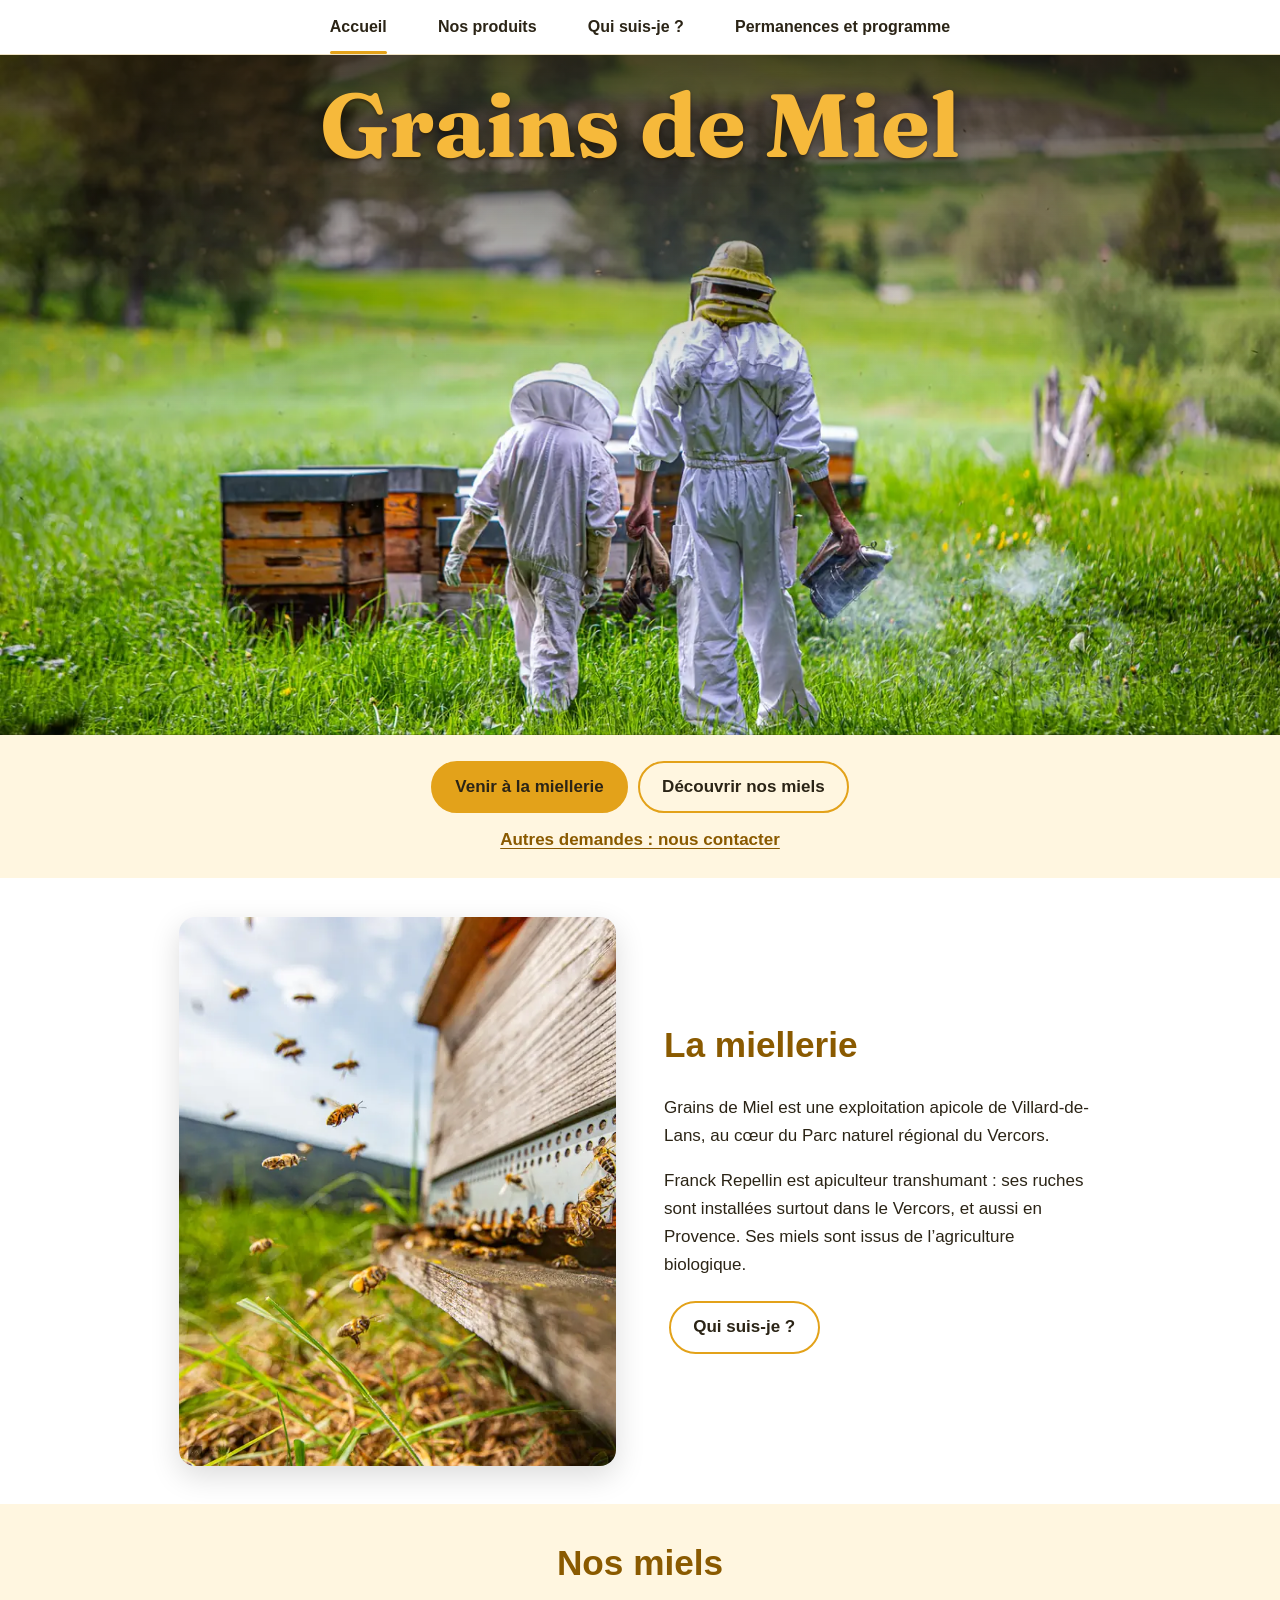
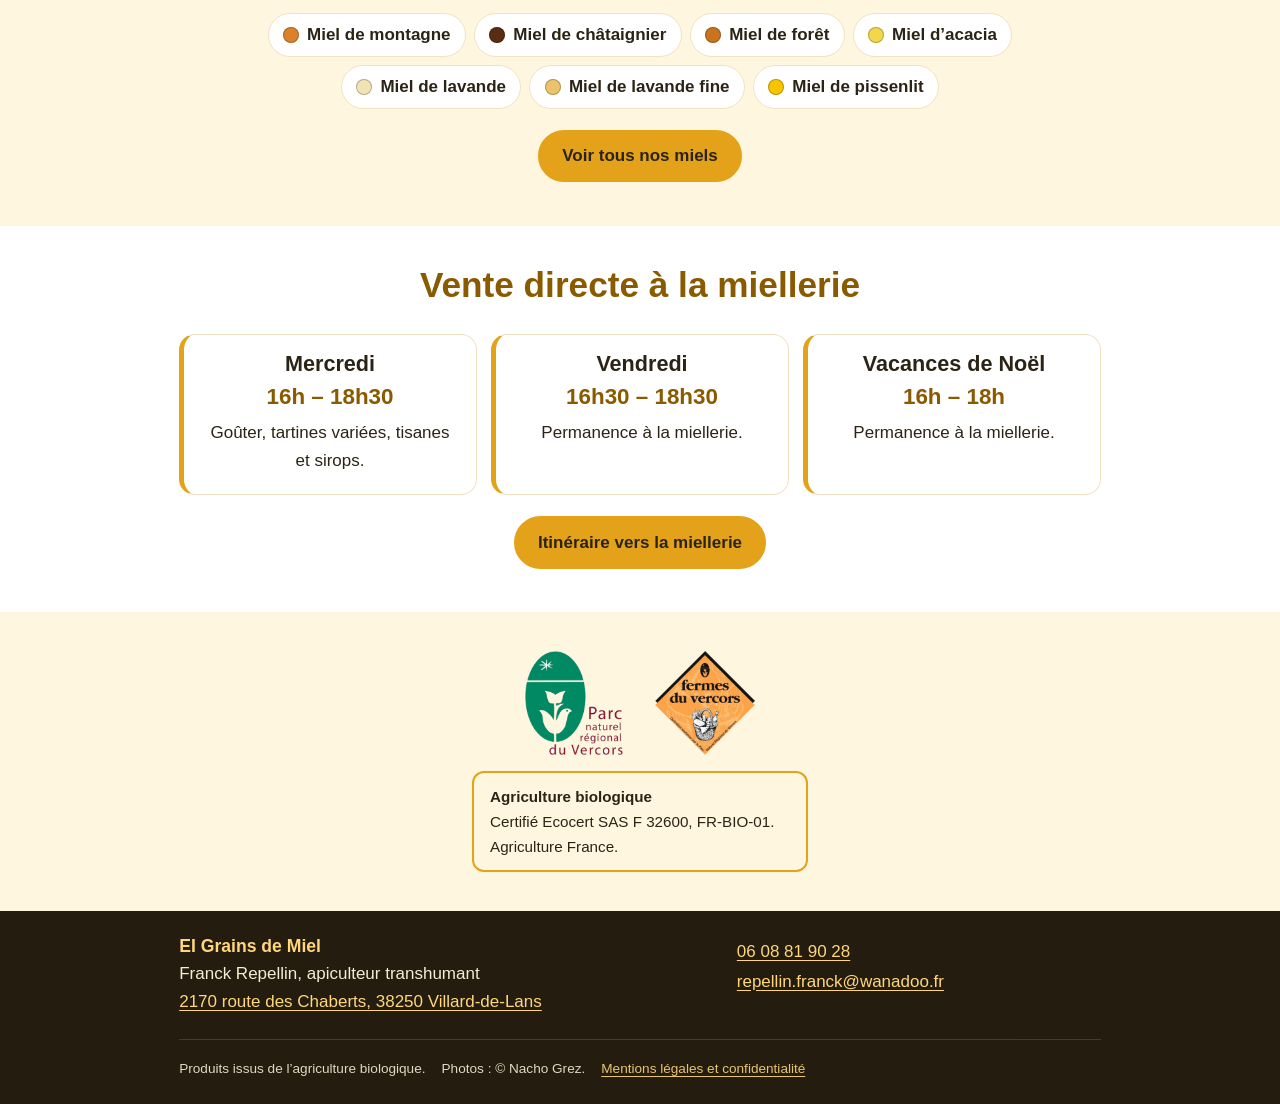
==== commit 4572ca6d: "Titre Fraunces couleur miel, mode sombre unifié, préchargement des pages, sans soulignements" ====
--- a/index.html
+++ b/index.html
@@ -4,9 +4,9 @@
 <title>Grains de Miel – Miellerie bio à Villard-de-Lans, Vercors</title><meta name="description" content="Grains de Miel, miellerie bio de Franck Repellin, apiculteur transhumant à Villard-de-Lans (Vercors). Vente directe, goûters et ateliers."><meta name="robots" content="index,follow,max-image-preview:large">
 <meta name="color-scheme" content="light dark"><meta name="theme-color" content="#E3A21A">
 <meta property="og:title" content="Grains de Miel – Miellerie bio à Villard-de-Lans, Vercors"><meta property="og:description" content="Grains de Miel, miellerie bio de Franck Repellin, apiculteur transhumant à Villard-de-Lans (Vercors). Vente directe, goûters et ateliers."><meta property="og:type" content="website"><meta property="og:locale" content="fr_FR"><meta property="og:site_name" content="Grains de Miel"><link rel="canonical" href="https://grains-de-miel.github.io/"><meta property="og:url" content="https://grains-de-miel.github.io/"><meta property="og:image" content="https://grains-de-miel.github.io/img/og.jpg"><meta property="og:image:width" content="1200"><meta property="og:image:height" content="630"><meta name="twitter:card" content="summary_large_image">
-<link rel="icon" href="img/favicon.svg" type="image/svg+xml"><link rel="preload" as="image" href="img/franck-1400.webp" imagesrcset="img/franck-800.webp 800w, img/franck-1400.webp 1400w, img/franck-2000.webp 2000w" imagesizes="100vw">
+<link rel="icon" href="img/favicon.svg" type="image/svg+xml"><link rel="preload" as="font" type="font/woff2" href="fonts/fraunces-titre.woff2" crossorigin><link rel="preload" as="image" href="img/franck-1400.webp" imagesrcset="img/franck-800.webp 800w, img/franck-1400.webp 1400w, img/franck-2000.webp 2000w" imagesizes="100vw">
 <script>document.documentElement.className="js"</script>
-<link rel="stylesheet" href="style.css?v=2.3"><script type="application/ld+json">{"@context": "https://schema.org", "@type": "LocalBusiness", "name": "Grains de Miel", "url": "https://grains-de-miel.github.io/", "image": "https://grains-de-miel.github.io/img/og.jpg", "description": "Miellerie bio et apiculteur transhumant à Villard-de-Lans, dans le Vercors. Vente directe de miels.", "telephone": "+33608819028", "email": "repellin.franck@wanadoo.fr", "identifier": "44109923100025", "hasMap": "https://maps.app.goo.gl/J6FmxKRYD6gsowgJ6", "founder": {"@type": "Person", "name": "Franck Repellin"}, "address": {"@type": "PostalAddress", "streetAddress": "2170 route des Chaberts", "postalCode": "38250", "addressLocality": "Villard-de-Lans", "addressCountry": "FR"}, "openingHoursSpecification": [{"@type": "OpeningHoursSpecification", "dayOfWeek": "Wednesday", "opens": "16:00", "closes": "18:30"}, {"@type": "OpeningHoursSpecification", "dayOfWeek": "Friday", "opens": "16:30", "closes": "18:30"}]}</script></head>
+<link rel="stylesheet" href="style.css?v=2.4"><script type="application/ld+json">{"@context": "https://schema.org", "@type": "LocalBusiness", "name": "Grains de Miel", "url": "https://grains-de-miel.github.io/", "image": "https://grains-de-miel.github.io/img/og.jpg", "description": "Miellerie bio et apiculteur transhumant à Villard-de-Lans, dans le Vercors. Vente directe de miels.", "telephone": "+33608819028", "email": "repellin.franck@wanadoo.fr", "identifier": "44109923100025", "hasMap": "https://maps.app.goo.gl/J6FmxKRYD6gsowgJ6", "founder": {"@type": "Person", "name": "Franck Repellin"}, "address": {"@type": "PostalAddress", "streetAddress": "2170 route des Chaberts", "postalCode": "38250", "addressLocality": "Villard-de-Lans", "addressCountry": "FR"}, "openingHoursSpecification": [{"@type": "OpeningHoursSpecification", "dayOfWeek": "Wednesday", "opens": "16:00", "closes": "18:30"}, {"@type": "OpeningHoursSpecification", "dayOfWeek": "Friday", "opens": "16:30", "closes": "18:30"}]}</script></head>
 <body><a class="skip" href="#contenu">Aller au contenu</a>
 <header class="top"><nav aria-label="Menu principal"><ul><li><a href="index.html" aria-current="page">Accueil</a></li><li><a href="produits.html">Nos produits</a></li><li><a href="qui-suis-je.html">Qui suis&#8209;je&nbsp;?</a></li><li><a href="permanences.html">Permanences et&nbsp;programme</a></li></ul></nav></header>
 <main id="contenu"><section class="hero"><img src="img/franck-1400.webp" srcset="img/franck-800.webp 800w, img/franck-1400.webp 1400w, img/franck-2000.webp 2000w" sizes="100vw" width="2000" height="1334" fetchpriority="high" alt="Franck et son fils, en tenue d’apiculteur, marchent vers les ruches dans une prairie du Vercors"><h1>Grains de Miel</h1></section>
@@ -22,4 +22,4 @@
 <div><h2>EI Grains de Miel</h2><p>Franck Repellin, apiculteur transhumant<br><a href="https://maps.app.goo.gl/J6FmxKRYD6gsowgJ6" rel="noopener" target="_blank">2170 route des Chaberts, 38250 Villard-de-Lans</a></p></div>
 <div><p><a href="tel:+33608819028">06 08 81 90 28</a><br><a href="mailto:repellin.franck@wanadoo.fr">repellin.franck@wanadoo.fr</a></p></div>
 <p class="fine"><span>Produits issus de l’agriculture biologique.</span><span>Photos : © Nacho Grez.</span><a href="mentions-legales.html">Mentions légales et confidentialité</a></p>
-</div></footer><script src="script.js?v=2.3" defer></script></body></html>+</div></footer><script src="script.js?v=2.4" defer></script></body></html>
--- a/style.css
+++ b/style.css
@@ -1,9 +1,11 @@
-:root{--honey:#E3A21A;--honey-d:#8a5a00;--ink:#2b2416;--mute:#6b5a3a;--bg:#fff;--soft:#fff6e0;--card:#fff;--line:#efe3c4;--r:16px;--sans:Arial,Helvetica,sans-serif;color-scheme:light dark}
-@media(prefers-color-scheme:dark){:root{--honey-d:#f0b73a;--ink:#f4ecd8;--mute:#c9b98f;--bg:#15110a;--soft:#1d1810;--card:#241e12;--line:#3a3120}}
+@font-face{font-family:"Fraunces Titre";src:url(fonts/fraunces-titre.woff2) format("woff2");font-weight:700;font-style:normal;font-display:swap}
+:root{--honey:#E3A21A;--honey-d:#8a5a00;--ink:#2b2416;--mute:#6b5a3a;--bg:#fff;--soft:#fff6e0;--card:#fff;--line:#efe3c4;--r:16px;--sans:Arial,Helvetica,sans-serif;--titre:"Fraunces Titre",Georgia,"Times New Roman",serif;--foot:#241d0f;color-scheme:light dark}
+@media(prefers-color-scheme:dark){:root{--honey-d:#f0b73a;--ink:#f4ecd8;--mute:#c9b98f;--bg:#15110a;--soft:#15110a;--card:#1f1911;--line:#3a3120;--foot:#15110a}.soft,.cta{border-block:1px solid var(--line)}footer{border-top:1px solid var(--line)}}
 @view-transition{navigation:auto}
+::view-transition-group(root){animation-duration:.2s}
 *{box-sizing:border-box}
-html{-webkit-text-size-adjust:100%;scroll-behavior:smooth;scroll-padding-top:5rem;overflow-x:clip;background:#241d0f}
-body{margin:0;min-height:100vh;min-height:100svh;display:flex;flex-direction:column;overflow-x:clip;font:17px/1.65 var(--sans);color:var(--ink);background:#241d0f;-webkit-tap-highlight-color:rgba(227,162,26,.25)}
+html{-webkit-text-size-adjust:100%;scroll-behavior:smooth;scroll-padding-top:5rem;overflow-x:clip;background:var(--foot)}
+body{margin:0;min-height:100vh;min-height:100svh;display:flex;flex-direction:column;overflow-x:clip;font:17px/1.65 var(--sans);color:var(--ink);background:var(--foot);-webkit-tap-highlight-color:rgba(227,162,26,.25)}
 main{flex:1 0 auto;background:var(--bg)}
 img{max-width:100%;height:auto;display:block}
 a{color:var(--honey-d);text-underline-offset:3px}
@@ -19,19 +21,16 @@
 @media(hover:hover){.top a:hover:after{transform:scaleX(1)}}
 @media(max-width:340px){.top a{font-size:.7rem;padding:.3rem .25rem}.top a:after{left:.25rem;right:.25rem}}
 @media(min-width:720px){.top a{font-size:1rem;padding:.3rem 1rem}.top a:after{left:1rem;right:1rem}.top ul{justify-content:center;gap:1.2rem}.top li:last-child{width:auto}}
-.hero{position:relative;height:min(46svh,520px);min-height:300px;overflow:hidden;color:#fff;background:#2b2416}
+.hero{position:relative;height:min(76svh,680px);min-height:420px;overflow:hidden;color:#fff;background:#2b2416}
 .hero img{position:absolute;inset:0;width:100%;height:100%;object-fit:cover;object-position:50% 55%;animation:settle 1.8s ease-out both}
 .hero:after{content:"";position:absolute;inset:0;background:linear-gradient(to bottom,rgba(30,22,6,.74),rgba(30,22,6,.28) 30%,transparent 52%)}
-.hero h1{position:absolute;z-index:1;top:0;left:0;right:0;margin:0;padding:1.3rem 1rem;text-align:center;font:700 clamp(2.6rem,13.5vw,5.6rem)/1 var(--sans);letter-spacing:-.02em;text-shadow:0 2px 16px rgba(0,0,0,.5);animation:drop .9s ease-out both}
+.hero h1{position:absolute;z-index:1;top:0;left:0;right:0;margin:0;padding:1.3rem 1rem;text-align:center;font:700 clamp(2.1rem,11.6vw,5.6rem)/1.1 var(--titre);letter-spacing:0;white-space:nowrap;color:#F6B93B;text-shadow:0 2px 3px rgba(40,24,0,.55),0 4px 22px rgba(0,0,0,.55);animation:drop .9s ease-out both}
 @keyframes settle{from{transform:scale(1.07)}to{transform:none}}
 @keyframes drop{from{opacity:0;transform:translateY(-10px)}to{opacity:1;transform:none}}
-.cta{text-align:center;padding:1rem 1rem 1.2rem;background:var(--soft)}
-@media(min-width:760px){.hero{height:min(70svh,640px);min-height:420px}}
+.cta{text-align:center;padding:1.3rem 1rem 1.5rem;background:var(--soft)}
 .cta .lien{display:inline-block;margin-top:.5rem;font-weight:600}
 .wrap{max-width:960px;margin:auto;padding:2.4rem 1.2rem}
 h2{font:700 clamp(1.55rem,6.4vw,2.2rem)/1.2 var(--sans);color:var(--honey-d);margin:0 0 .8em;text-wrap:balance}
-h2:after,.pagehead h1:after{content:"";display:block;width:48px;height:3px;border-radius:3px;background:var(--honey);margin-top:.55rem}
-.center h2:after,.center h1:after{margin-inline:auto}
 .pagehead h1{font:700 clamp(2.1rem,9.5vw,3.4rem)/1.1 var(--sans);color:var(--honey-d);margin:0 0 .6em}
 .center{text-align:center}
 .split{display:grid;gap:1.5rem;align-items:center}
@@ -60,10 +59,10 @@
 .logos img{height:104px;width:auto}
 @media(prefers-color-scheme:dark){.logos img{background:#fff6e0;padding:.6rem;border-radius:14px}}
 .bio{display:inline-block;max-width:21rem;margin:1rem auto 0;padding:.7rem 1rem;border:2px solid var(--honey);border-radius:12px;font-size:.95rem;text-align:left}
-footer{flex:none;background:#241d0f;color:#f5ecd5}
+footer{flex:none;background:var(--foot);color:#f5ecd5}
 footer .wrap{display:grid;gap:1.1rem;padding:1.6rem 1.2rem calc(1.4rem + env(safe-area-inset-bottom));line-height:1.5}
 footer a{display:inline-block;padding:.15rem 0;color:#ffd77a}
-footer h2{margin:0 0 .25rem;font-size:1.1rem;color:#ffd77a}footer h2:after{display:none}
+footer h2{margin:0 0 .25rem;font-size:1.1rem;color:#ffd77a}
 footer p{margin:0}
 footer .fine{padding-top:1rem;border-top:1px solid rgba(255,246,224,.16);font-size:.85rem;opacity:.9}
 footer .fine span{display:block}
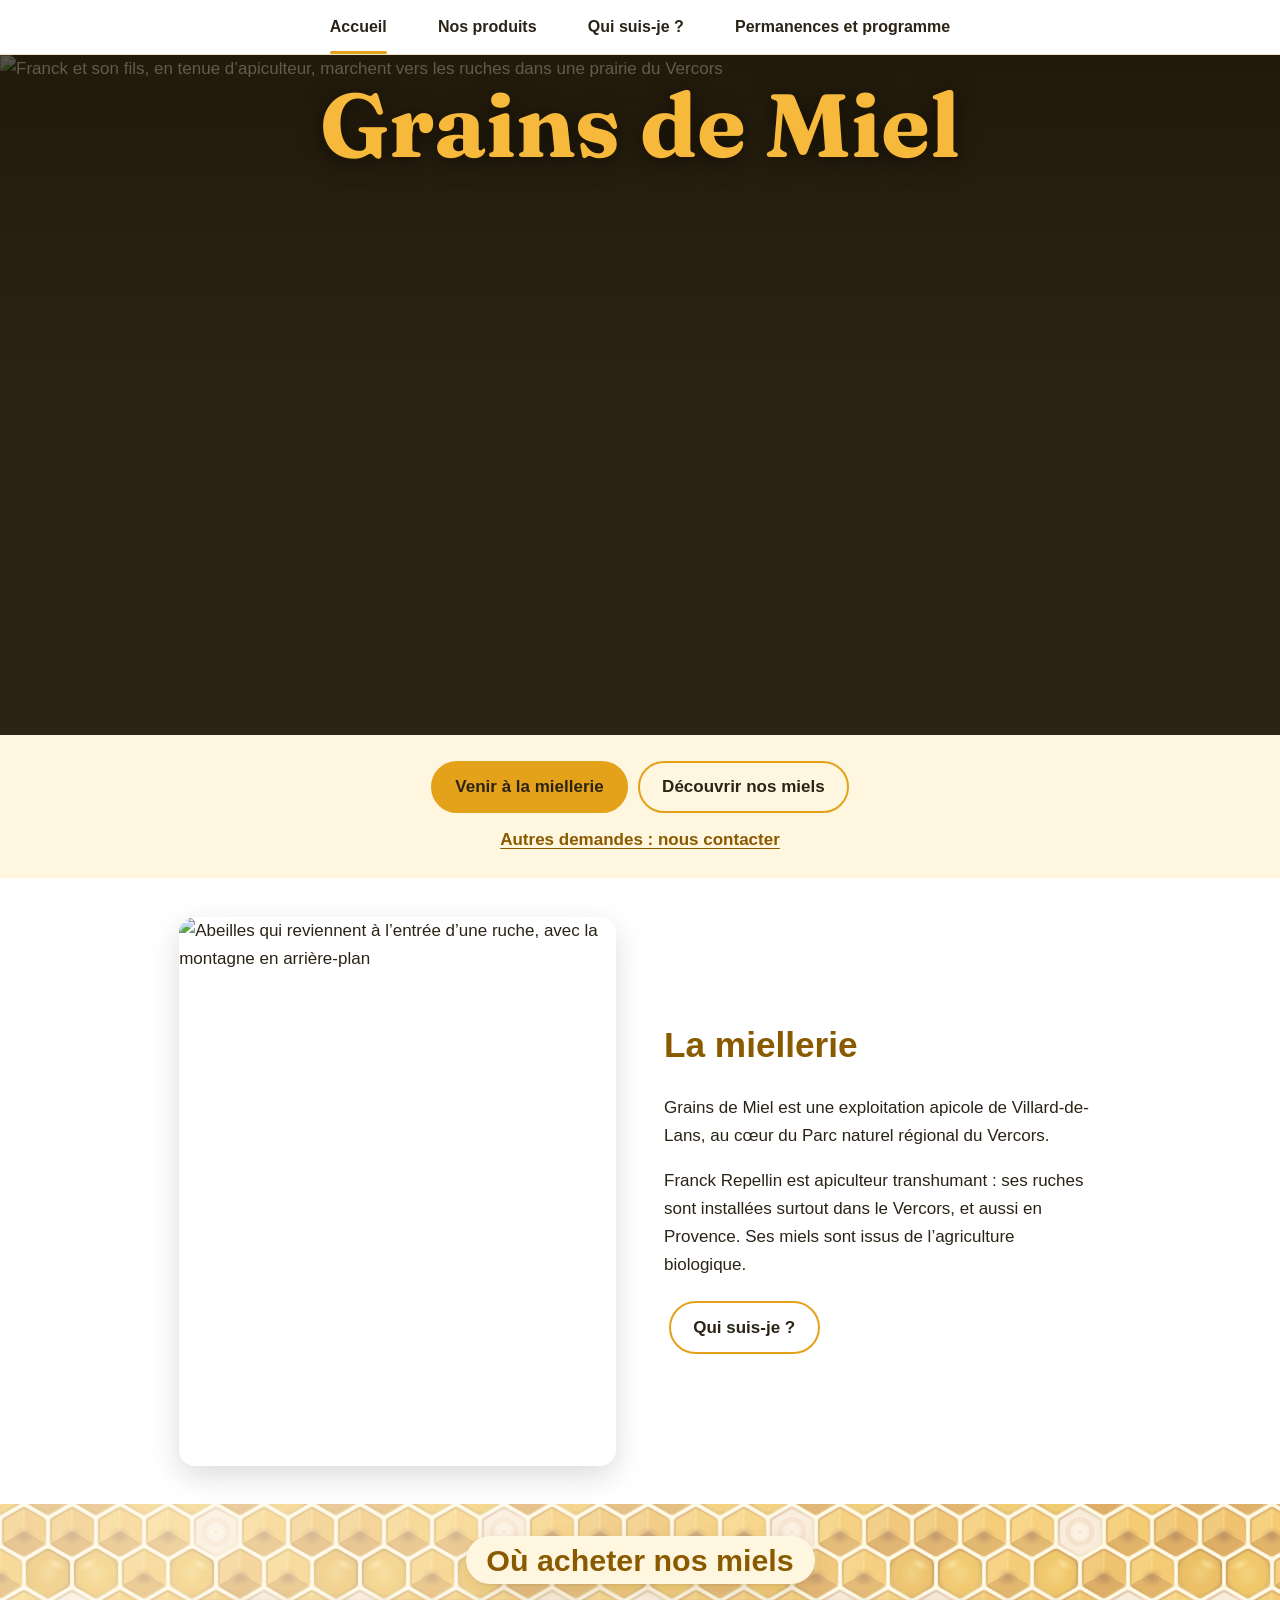
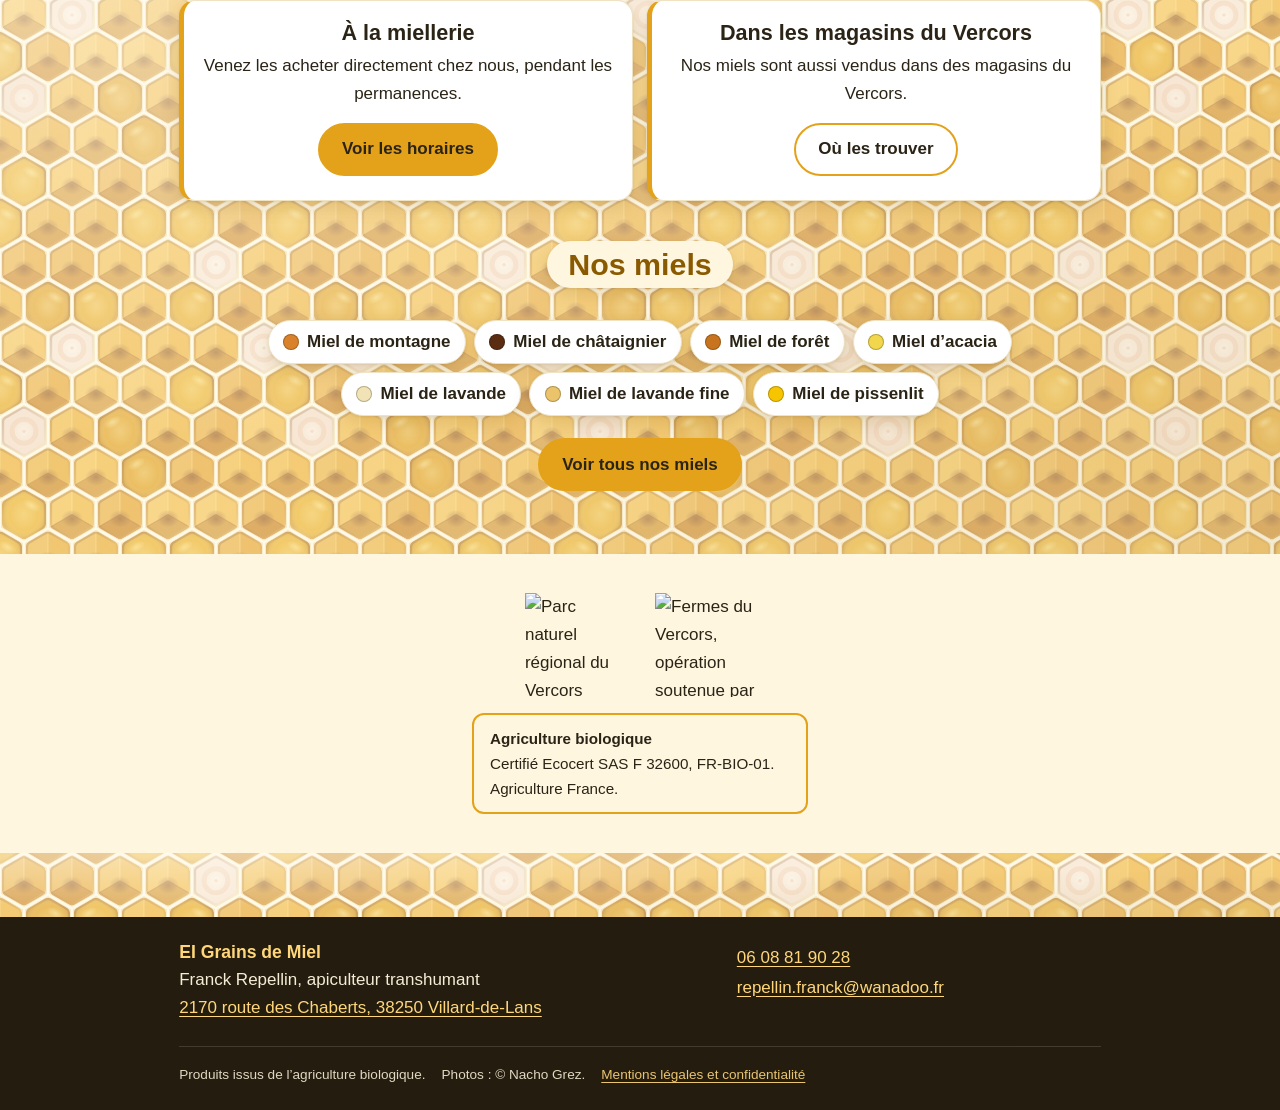
==== commit 524af371: "Fond en alvéoles (accueil, produits, permanences) et ruban avant le pied de page" ====
--- a/index.html
+++ b/index.html
@@ -6,7 +6,7 @@
 <meta property="og:title" content="Grains de Miel – Miellerie bio à Villard-de-Lans, Vercors"><meta property="og:description" content="Grains de Miel, miellerie bio de Franck Repellin, apiculteur transhumant à Villard-de-Lans (Vercors). Vente directe, goûters et ateliers."><meta property="og:type" content="website"><meta property="og:locale" content="fr_FR"><meta property="og:site_name" content="Grains de Miel"><link rel="canonical" href="https://grains-de-miel.github.io/"><meta property="og:url" content="https://grains-de-miel.github.io/"><meta property="og:image" content="https://grains-de-miel.github.io/img/og.jpg"><meta property="og:image:width" content="1200"><meta property="og:image:height" content="630"><meta name="twitter:card" content="summary_large_image">
 <link rel="icon" href="img/favicon.svg" type="image/svg+xml"><link rel="preload" as="font" type="font/woff2" href="fonts/fraunces-titre.woff2" crossorigin><link rel="preload" as="image" href="img/franck-1400.webp" imagesrcset="img/franck-800.webp 800w, img/franck-1400.webp 1400w, img/franck-2000.webp 2000w" imagesizes="100vw">
 <script>document.documentElement.className="js"</script>
-<link rel="stylesheet" href="style.css?v=2.4"><script type="application/ld+json">{"@context": "https://schema.org", "@type": "LocalBusiness", "name": "Grains de Miel", "url": "https://grains-de-miel.github.io/", "image": "https://grains-de-miel.github.io/img/og.jpg", "description": "Miellerie bio et apiculteur transhumant à Villard-de-Lans, dans le Vercors. Vente directe de miels.", "telephone": "+33608819028", "email": "repellin.franck@wanadoo.fr", "identifier": "44109923100025", "hasMap": "https://maps.app.goo.gl/J6FmxKRYD6gsowgJ6", "founder": {"@type": "Person", "name": "Franck Repellin"}, "address": {"@type": "PostalAddress", "streetAddress": "2170 route des Chaberts", "postalCode": "38250", "addressLocality": "Villard-de-Lans", "addressCountry": "FR"}, "openingHoursSpecification": [{"@type": "OpeningHoursSpecification", "dayOfWeek": "Wednesday", "opens": "16:00", "closes": "18:30"}, {"@type": "OpeningHoursSpecification", "dayOfWeek": "Friday", "opens": "16:30", "closes": "18:30"}]}</script></head>
+<link rel="stylesheet" href="style.css?v=2.6"><script type="application/ld+json">{"@context": "https://schema.org", "@type": "LocalBusiness", "name": "Grains de Miel", "url": "https://grains-de-miel.github.io/", "image": "https://grains-de-miel.github.io/img/og.jpg", "description": "Miellerie bio et apiculteur transhumant à Villard-de-Lans, dans le Vercors. Vente directe de miels.", "telephone": "+33608819028", "email": "repellin.franck@wanadoo.fr", "identifier": "44109923100025", "hasMap": "https://maps.app.goo.gl/J6FmxKRYD6gsowgJ6", "founder": {"@type": "Person", "name": "Franck Repellin"}, "address": {"@type": "PostalAddress", "streetAddress": "2170 route des Chaberts", "postalCode": "38250", "addressLocality": "Villard-de-Lans", "addressCountry": "FR"}, "openingHoursSpecification": [{"@type": "OpeningHoursSpecification", "dayOfWeek": "Wednesday", "opens": "16:00", "closes": "18:30"}, {"@type": "OpeningHoursSpecification", "dayOfWeek": "Friday", "opens": "16:30", "closes": "18:30"}]}</script></head>
 <body><a class="skip" href="#contenu">Aller au contenu</a>
 <header class="top"><nav aria-label="Menu principal"><ul><li><a href="index.html" aria-current="page">Accueil</a></li><li><a href="produits.html">Nos produits</a></li><li><a href="qui-suis-je.html">Qui suis&#8209;je&nbsp;?</a></li><li><a href="permanences.html">Permanences et&nbsp;programme</a></li></ul></nav></header>
 <main id="contenu"><section class="hero"><img src="img/franck-1400.webp" srcset="img/franck-800.webp 800w, img/franck-1400.webp 1400w, img/franck-2000.webp 2000w" sizes="100vw" width="2000" height="1334" fetchpriority="high" alt="Franck et son fils, en tenue d’apiculteur, marchent vers les ruches dans une prairie du Vercors"><h1>Grains de Miel</h1></section>
@@ -15,9 +15,10 @@
 <h2>La miellerie</h2><p>Grains de Miel est une exploitation apicole de Villard-de-Lans, au cœur du Parc naturel régional du Vercors.</p>
 <p>Franck Repellin est apiculteur transhumant : ses ruches sont installées surtout dans le Vercors, et aussi en Provence. Ses miels sont issus de l’agriculture biologique.</p>
 <a class="btn alt" href="qui-suis-je.html">Qui suis-je ?</a></div></section>
-<section class="soft"><div class="wrap center rv"><h2>Nos miels</h2><div class="chips" style="justify-content:center"><a href="produits.html" style="--c:#D9822B"><i></i>Miel de montagne</a><a href="produits.html" style="--c:#5a2d12"><i></i>Miel de châtaignier</a><a href="produits.html" style="--c:#C8741E"><i></i>Miel de forêt</a><a href="produits.html" style="--c:#F2D64B"><i></i>Miel d’acacia</a><a href="produits.html" style="--c:#F1E3B5"><i></i>Miel de lavande</a><a href="produits.html" style="--c:#EAC36A"><i></i>Miel de lavande fine</a><a href="produits.html" style="--c:#F7C500"><i></i>Miel de pissenlit</a></div><a class="btn" href="produits.html">Voir tous nos miels</a></div></section>
-<section class="wrap center"><h2 class="rv">Vente directe à la miellerie</h2><div class="days"><div class="card rv"><h3>Mercredi</h3><p class="h">16h – 18h30</p><p>Goûter, tartines variées, tisanes et sirops.</p></div><div class="card rv"><h3>Vendredi</h3><p class="h">16h30 – 18h30</p><p>Permanence à la miellerie.</p></div><div class="card rv"><h3>Vacances de Noël</h3><p class="h">16h – 18h</p><p>Permanence à la miellerie.</p></div></div><a class="btn rv" href="permanences.html#acces">Itinéraire vers la miellerie</a></section>
+<section class="alv"><div class="wrap center"><h2 class="plaque rv">Où acheter nos miels</h2><div class="days two"><div class="card rv"><h3>À la miellerie</h3><p>Venez les acheter directement chez nous, pendant les permanences.</p><a class="btn" href="permanences.html">Voir les horaires</a></div><div class="card rv" style="--d:.1s"><h3>Dans les magasins du Vercors</h3><p>Nos miels sont aussi vendus dans des magasins du Vercors.</p><a class="btn alt" href="produits.html#acheter">Où les trouver</a></div></div></div>
+<div class="wrap center rv"><h2 class="plaque">Nos miels</h2><div class="chips" style="justify-content:center"><a href="produits.html" style="--c:#D9822B"><i></i>Miel de montagne</a><a href="produits.html" style="--c:#5a2d12"><i></i>Miel de châtaignier</a><a href="produits.html" style="--c:#C8741E"><i></i>Miel de forêt</a><a href="produits.html" style="--c:#F2D64B"><i></i>Miel d’acacia</a><a href="produits.html" style="--c:#F1E3B5"><i></i>Miel de lavande</a><a href="produits.html" style="--c:#EAC36A"><i></i>Miel de lavande fine</a><a href="produits.html" style="--c:#F7C500"><i></i>Miel de pissenlit</a></div><p><a class="btn" href="produits.html">Voir tous nos miels</a></p></div></section>
 <section class="soft"><div class="wrap rv"><div class="logos"><img src="img/logo-parc-vercors.png" width="300" height="318" loading="lazy" alt="Parc naturel régional du Vercors"><img src="img/logo-fermes-vercors.png" width="300" height="312" loading="lazy" alt="Fermes du Vercors, opération soutenue par le Parc naturel régional du Vercors"></div><div class="center"><p class="bio"><strong>Agriculture biologique</strong><br>Certifié Ecocert SAS F 32600, FR-BIO-01. Agriculture France.</p></div></div></section></main>
+<div class="ruban" aria-hidden="true"></div>
 <footer><div class="wrap">
 <div><h2>EI Grains de Miel</h2><p>Franck Repellin, apiculteur transhumant<br><a href="https://maps.app.goo.gl/J6FmxKRYD6gsowgJ6" rel="noopener" target="_blank">2170 route des Chaberts, 38250 Villard-de-Lans</a></p></div>
 <div><p><a href="tel:+33608819028">06 08 81 90 28</a><br><a href="mailto:repellin.franck@wanadoo.fr">repellin.franck@wanadoo.fr</a></p></div>
--- a/style.css
+++ b/style.css
@@ -44,6 +44,9 @@
 @media(hover:hover){.btn:hover{transform:translateY(-2px);box-shadow:0 8px 18px rgba(227,162,26,.35)}}
 .days{display:grid;gap:.9rem;margin:1rem 0}
 @media(min-width:760px){.days{grid-template-columns:repeat(3,1fr)}}
+@media(min-width:760px){.days.two{grid-template-columns:repeat(2,1fr)}}
+.days.two .card{display:flex;flex-direction:column;align-items:center;padding:1.2rem}
+.days.two .card p{flex:1;margin:.4rem 0 .6rem}
 .card{background:var(--card);border:1px solid var(--line);border-left:5px solid var(--honey);border-radius:var(--r);padding:1rem 1.2rem}
 .card h3{font:700 1.35rem var(--sans);margin:0}
 .card .h{margin:.1rem 0;font-size:1.4rem;font-weight:700;color:var(--honey-d)}
@@ -72,3 +75,15 @@
 .js .rv{opacity:0;transform:translateY(18px);transition:opacity .6s ease,transform .6s ease;transition-delay:var(--d,0s)}
 .js .rv.in{opacity:1;transform:none}
 @media(prefers-reduced-motion:reduce){@view-transition{navigation:none}*,*:before,*:after{animation:none!important;transition:none!important;scroll-behavior:auto!important}.js .rv{opacity:1;transform:none}}
+
+/* ---- fond en alvéoles (blocs de cartes) et ruban au-dessus du pied de page ---- */
+:root{--alv-l:288px;--alv-h:333px;--alv-voile:rgba(255,246,224,.42);--alv-lueur:rgba(255,255,255,.40);--alv-ombre:rgba(138,90,0,.16);--alv-img:url(img/alveoles-clair.svg);--alv-fond:#fff6e0;--plaque:#fff6e0;--carte-ombre:0 6px 18px rgba(138,90,0,.18),0 1px 3px rgba(0,0,0,.08)}
+@media(prefers-color-scheme:dark){:root{--alv-voile:rgba(21,17,10,.6);--alv-lueur:rgba(227,162,26,.12);--alv-ombre:rgba(0,0,0,.4);--alv-img:url(img/alveoles-sombre.svg);--alv-fond:#15110a;--plaque:#1f1911;--carte-ombre:0 6px 18px rgba(0,0,0,.45),0 1px 3px rgba(0,0,0,.3)}}
+.alv,.ruban{background-color:var(--alv-fond);background-image:linear-gradient(var(--alv-voile),var(--alv-voile)),radial-gradient(ellipse at 15% 0%,var(--alv-lueur),transparent 60%),radial-gradient(ellipse at 100% 100%,var(--alv-ombre),transparent 55%),var(--alv-img);background-size:auto,auto,auto,var(--alv-l) var(--alv-h);background-repeat:no-repeat,no-repeat,no-repeat,repeat}
+.ruban{flex:none;height:64px}
+.alv .wrap{padding-block:2rem}.alv .wrap+.wrap{padding-top:.5rem;padding-bottom:2.6rem}
+.alv .card,.alv .chips a,.alv .miels li{box-shadow:var(--carte-ombre)}
+.alv .btn.alt{background:var(--card)}
+.alv .days,.alv .miels{margin-block:0}
+.plaque{display:inline-block;margin:0 0 1rem;padding:.35rem 1.3rem;background:var(--plaque);border-radius:999px;box-shadow:var(--carte-ombre);font-size:clamp(1.35rem,5.6vw,1.9rem)}
+.pagehead.court{padding-bottom:.6rem}
